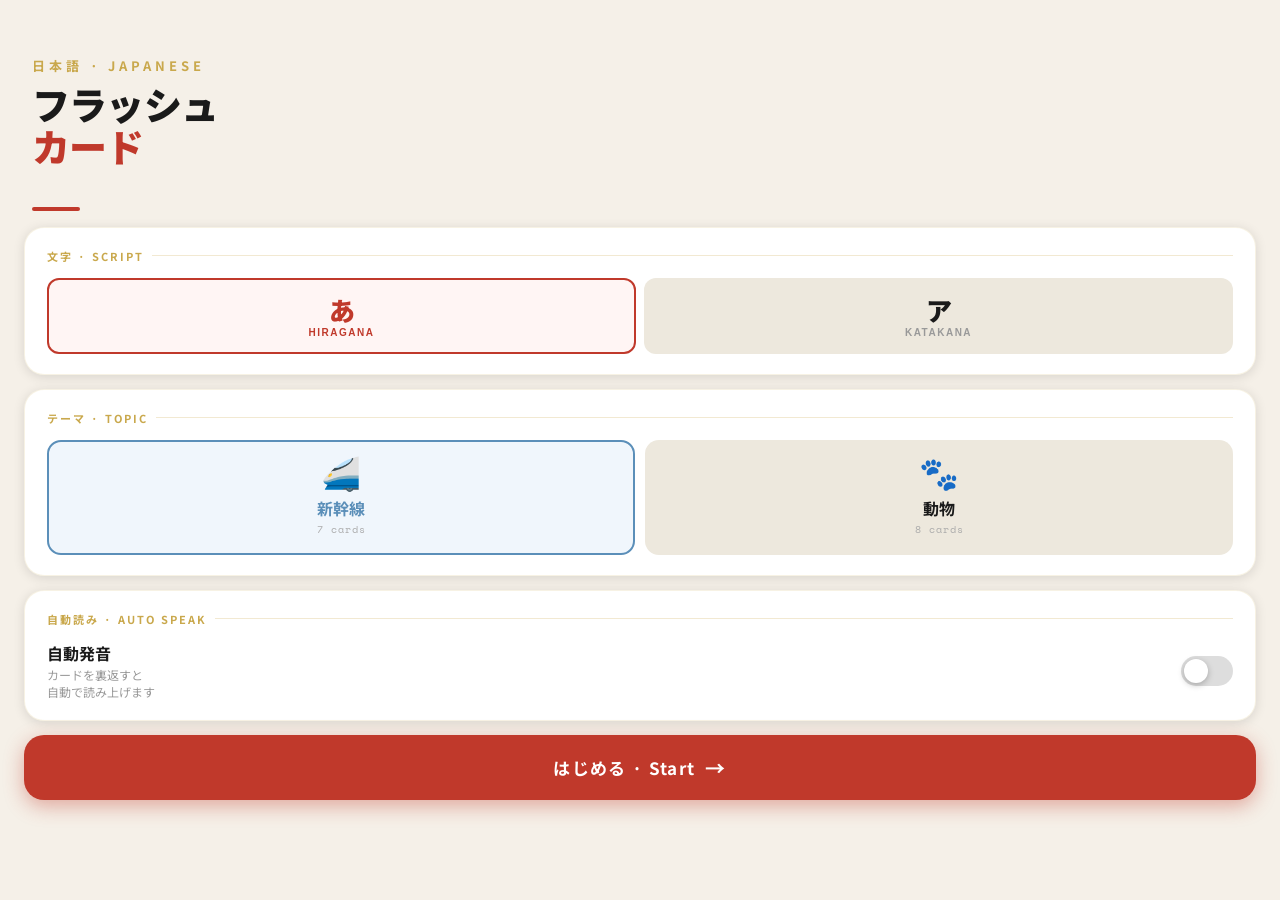
==== index.html @ ba3522d4 "Increase fallback emoji size and side spacing" ====
<!DOCTYPE html>
<html lang="ja">
<head>
<meta charset="UTF-8">
<meta name="viewport" content="width=device-width, initial-scale=1.0, maximum-scale=1.0, user-scalable=no">
<title>日本語フラッシュカード</title>
<link rel="preconnect" href="https://fonts.googleapis.com">
<link rel="preconnect" href="https://fonts.gstatic.com" crossorigin>
<link href="https://fonts.googleapis.com/css2?family=Noto+Sans+JP:wght@400;500;700;900&family=Space+Mono:wght@400;700&display=swap" rel="stylesheet">

<style>
  *, *::before, *::after { box-sizing: border-box; margin: 0; padding: 0; }

  :root {
    --ink: #1a1a1a;
    --paper: #f5f0e8;
    --washi: #ede8dd;
    --vermillion: #c0392b;
    --gold: #c9a84c;
    --sky: #5b8fb9;
    --sage: #6b8f71;
    --shadow: rgba(0,0,0,0.12);
    --radius: 20px;
    --trans: cubic-bezier(0.34, 1.56, 0.64, 1);
  }

  html, body {
    height: 100%;
    overflow: hidden;
    background: var(--paper);
    color: var(--ink);
    font-family: 'Noto Sans JP', sans-serif;
    -webkit-font-smoothing: antialiased;
  }

  /* ─── APP SHELL ─── */
  #app {
    width: 100%;
    height: 100%;
    position: relative;
    overflow: hidden;
  }

  /* ─── PAGE TRANSITIONS ─── */
  .page {
    position: absolute;
    inset: 0;
    display: flex;
    flex-direction: column;
    transition: transform 0.5s cubic-bezier(0.77,0,0.175,1), opacity 0.5s ease;
  }
  .page.hidden {
    transform: translateX(100%);
    opacity: 0;
    pointer-events: none;
  }
  .page.slide-out {
    transform: translateX(-100%);
    opacity: 0;
  }

  /* ─── BACKGROUND TEXTURE ─── */
  body::before {
    content: '';
    position: fixed;
    inset: 0;
    background-image: 
      url("data:image/svg+xml,%3Csvg xmlns='http://www.w3.org/2000/svg' width='60' height='60'%3E%3Ccircle cx='30' cy='30' r='0.8' fill='%23c9a84c' opacity='0.15'/%3E%3C/svg%3E");
    pointer-events: none;
    z-index: 0;
  }

  /* ══════════════════════════════════
     HOMEPAGE
  ══════════════════════════════════ */
  #home-page {
    padding: 0;
    background: var(--paper);
  }

  .home-header {
    padding: 56px 32px 24px;
    position: relative;
    z-index: 1;
  }

  .home-header .jp-title {
    font-family: 'Noto Sans JP', sans-serif;
    font-size: 13px;
    font-weight: 700;
    letter-spacing: 0.3em;
    color: var(--gold);
    text-transform: uppercase;
    margin-bottom: 8px;
  }

  .home-header h1 {
    font-family: 'Noto Sans JP', sans-serif;
    font-size: 38px;
    font-weight: 900;
    line-height: 1.1;
    color: var(--ink);
    letter-spacing: -0.02em;
  }

  .home-header h1 span {
    display: block;
    color: var(--vermillion);
  }

  /* Red stripe decoration */
  .stripe-decor {
    width: 48px;
    height: 4px;
    background: var(--vermillion);
    border-radius: 2px;
    margin: 16px 0 8px 32px;
  }

  /* Scrollable settings area */
  .home-body {
    flex: 1;
    overflow-y: auto;
    padding: 8px 24px 32px;
    position: relative;
    z-index: 1;
    -webkit-overflow-scrolling: touch;
  }

  /* ─── SETTING CARDS ─── */
  .setting-card {
    background: #fff;
    border-radius: var(--radius);
    padding: 20px 22px;
    margin-bottom: 14px;
    box-shadow: 0 2px 12px var(--shadow);
    border: 1px solid rgba(201,168,76,0.15);
  }

  .setting-label {
    font-size: 11px;
    font-weight: 700;
    letter-spacing: 0.18em;
    text-transform: uppercase;
    color: var(--gold);
    margin-bottom: 14px;
    display: flex;
    align-items: center;
    gap: 8px;
  }

  .setting-label::after {
    content: '';
    flex: 1;
    height: 1px;
    background: rgba(201,168,76,0.25);
  }

  /* Script toggle */
  .script-toggle {
    display: grid;
    grid-template-columns: 1fr 1fr;
    gap: 8px;
  }

  .script-btn {
    padding: 14px 8px;
    border: 2px solid transparent;
    border-radius: 12px;
    background: var(--washi);
    cursor: pointer;
    text-align: center;
    transition: all 0.25s var(--trans);
    position: relative;
    overflow: hidden;
  }

  .script-btn .jp {
    display: block;
    font-family: 'Noto Sans JP', sans-serif;
    font-size: 26px;
    font-weight: 900;
    color: var(--ink);
    line-height: 1.2;
    transition: color 0.2s;
  }

  .script-btn .en {
    display: block;
    font-size: 10px;
    font-weight: 700;
    letter-spacing: 0.15em;
    text-transform: uppercase;
    color: #999;
    margin-top: 2px;
    transition: color 0.2s;
  }

  .script-btn.active {
    border-color: var(--vermillion);
    background: #fff5f4;
  }

  .script-btn.active .jp { color: var(--vermillion); }
  .script-btn.active .en { color: var(--vermillion); }

  .script-btn:hover:not(.active) {
    border-color: rgba(201,168,76,0.4);
    transform: translateY(-1px);
  }

  /* Topic cards */
  .topic-grid {
    display: grid;
    grid-template-columns: 1fr 1fr;
    gap: 10px;
  }

  .topic-btn {
    padding: 16px 10px;
    border: 2px solid transparent;
    border-radius: 14px;
    background: var(--washi);
    cursor: pointer;
    text-align: center;
    transition: all 0.25s var(--trans);
  }

  .topic-btn .icon {
    font-size: 32px;
    line-height: 1;
    margin-bottom: 6px;
    display: block;
  }

  .topic-btn .jp-name {
    display: block;
    font-family: 'Noto Sans JP', sans-serif;
    font-size: 16px;
    font-weight: 700;
    color: var(--ink);
  }

  .topic-btn .count {
    display: block;
    font-size: 10px;
    letter-spacing: 0.1em;
    color: #aaa;
    margin-top: 2px;
    font-family: 'Space Mono', monospace;
  }

  .topic-btn.active {
    border-color: var(--sky);
    background: #f0f6fc;
  }

  .topic-btn.active .jp-name { color: var(--sky); }
  .topic-btn:hover:not(.active) {
    border-color: rgba(91,143,185,0.3);
    transform: translateY(-1px);
  }

  /* Auto-speak toggle */
  .auto-speak-row {
    display: flex;
    align-items: center;
    justify-content: space-between;
  }

  .auto-speak-info .title {
    font-size: 16px;
    font-weight: 700;
    color: var(--ink);
  }

  .auto-speak-info .desc {
    font-size: 12px;
    color: #999;
    margin-top: 2px;
    line-height: 1.4;
  }

  /* iOS-style toggle */
  .toggle {
    width: 52px;
    height: 30px;
    position: relative;
    cursor: pointer;
    flex-shrink: 0;
  }

  .toggle input { display: none; }

  .toggle-track {
    width: 100%;
    height: 100%;
    background: #ddd;
    border-radius: 15px;
    transition: background 0.25s ease;
    position: relative;
  }

  .toggle-thumb {
    position: absolute;
    top: 3px;
    left: 3px;
    width: 24px;
    height: 24px;
    background: white;
    border-radius: 50%;
    transition: transform 0.25s var(--trans);
    box-shadow: 0 2px 6px rgba(0,0,0,0.25);
  }

  .toggle input:checked ~ .toggle-track {
    background: var(--sage);
  }

  .toggle input:checked ~ .toggle-track .toggle-thumb {
    transform: translateX(22px);
  }

  /* Start button */
  .start-btn {
    width: 100%;
    padding: 18px;
    border: none;
    border-radius: var(--radius);
    background: var(--vermillion);
    color: white;
    font-family: 'Noto Sans JP', sans-serif;
    font-size: 17px;
    font-weight: 700;
    letter-spacing: 0.08em;
    cursor: pointer;
    position: relative;
    overflow: hidden;
    transition: all 0.2s ease;
    margin-top: 6px;
    box-shadow: 0 6px 20px rgba(192,57,43,0.4);
    display: flex;
    align-items: center;
    justify-content: center;
    gap: 10px;
  }

  .start-btn:hover {
    background: #a93226;
    transform: translateY(-2px);
    box-shadow: 0 10px 28px rgba(192,57,43,0.45);
  }

  .start-btn:active {
    transform: translateY(0);
    box-shadow: 0 4px 12px rgba(192,57,43,0.35);
  }

  .start-btn .arrow {
    font-size: 20px;
    transition: transform 0.2s ease;
  }

  .start-btn:hover .arrow {
    transform: translateX(4px);
  }

  /* ══════════════════════════════════
     FLASHCARD PAGE
  ══════════════════════════════════ */
  #flash-page {
    background: var(--paper);
  }

  /* Top bar */
  .flash-topbar {
    display: flex;
    align-items: center;
    justify-content: space-between;
    padding: 52px 20px 12px;
    position: relative;
    z-index: 10;
  }

  .back-btn {
    width: 40px;
    height: 40px;
    border: none;
    background: white;
    border-radius: 50%;
    cursor: pointer;
    display: flex;
    align-items: center;
    justify-content: center;
    font-size: 20px;
    box-shadow: 0 2px 10px var(--shadow);
    transition: all 0.2s ease;
  }

  .back-btn:hover {
    transform: scale(1.05);
    box-shadow: 0 4px 16px var(--shadow);
  }

  .progress-info {
    text-align: center;
  }

  .progress-text {
    font-family: 'Space Mono', monospace;
    font-size: 13px;
    color: var(--ink);
    font-weight: 700;
  }

  .progress-sub {
    font-size: 10px;
    color: #bbb;
    letter-spacing: 0.15em;
    text-transform: uppercase;
    margin-top: 1px;
  }

  .shuffle-btn {
    width: 40px;
    height: 40px;
    border: none;
    background: white;
    border-radius: 50%;
    cursor: pointer;
    display: flex;
    align-items: center;
    justify-content: center;
    font-size: 18px;
    box-shadow: 0 2px 10px var(--shadow);
    transition: all 0.3s ease;
  }

  .shuffle-btn:hover {
    transform: rotate(180deg);
    box-shadow: 0 4px 16px var(--shadow);
  }

  /* Progress bar */
  .progress-bar-wrap {
    height: 3px;
    background: rgba(0,0,0,0.08);
    margin: 0 24px;
    border-radius: 2px;
    overflow: hidden;
  }

  .progress-bar-fill {
    height: 100%;
    background: var(--vermillion);
    border-radius: 2px;
    transition: width 0.4s ease;
  }

  /* Card area */
  .card-area {
    flex: 1;
    display: flex;
    align-items: center;
    justify-content: center;
    padding: 20px;
    position: relative;
    overflow: hidden;
  }

  /* Swipe hint */
  .swipe-hint {
    position: absolute;
    bottom: 16px;
    left: 50%;
    transform: translateX(-50%);
    display: flex;
    align-items: center;
    gap: 12px;
    opacity: 0.4;
    font-size: 11px;
    letter-spacing: 0.12em;
    text-transform: uppercase;
    white-space: nowrap;
    pointer-events: none;
    transition: opacity 0.5s ease;
  }

  .swipe-hint.faded { opacity: 0; }

  .swipe-hint .dot {
    width: 4px;
    height: 4px;
    border-radius: 50%;
    background: var(--ink);
  }

  /* ─── FLASHCARD ─── */
  .card-scene {
    width: 100%;
    max-width: 340px;
    aspect-ratio: 3/4;
    perspective: 1200px;
    cursor: pointer;
    user-select: none;
    -webkit-user-select: none;
  }

  .card-inner {
    width: 100%;
    height: 100%;
    position: relative;
    transform-style: preserve-3d;
    transition: transform 0.55s cubic-bezier(0.4,0,0.2,1);
  }

  .card-inner.flipped {
    transform: rotateY(180deg);
  }

  .card-face {
    position: absolute;
    inset: 0;
    border-radius: 24px;
    backface-visibility: hidden;
    -webkit-backface-visibility: hidden;
    overflow: hidden;
    box-shadow: 
      0 4px 20px rgba(0,0,0,0.1),
      0 12px 40px rgba(0,0,0,0.08);
  }

  /* Front face — image */
  .card-front {
    background: white;
    display: flex;
    flex-direction: column;
    align-items: center;
    justify-content: center;
    gap: 0;
  }

  .card-image-wrap {
    flex: 1;
    width: 100%;
    position: relative;
    display: flex;
    align-items: center;
    justify-content: center;
    overflow: hidden;
  }

  .card-img {
    width: 100%;
    height: 100%;
    object-fit: cover;
    display: block;
    transition: opacity 0.3s ease;
  }

  .card-img-fallback {
    position: absolute;
    inset: 0 10%;
    display: flex;
    align-items: center;
    justify-content: center;
    font-size: clamp(120px, 32vw, 220px);
    line-height: 1;
    opacity: 0;
    transition: opacity 0.2s ease;
  }

  .card-img.loading {
    opacity: 0;
  }

  .card-img.error {
    opacity: 0;
  }

  .card-img.error ~ .card-img-fallback {
    opacity: 1;
  }

  .card-front-label {
    width: 100%;
    flex-shrink: 0;
    padding: 16px 20px 20px;
    text-align: center;
    border-top: 1px solid rgba(0,0,0,0.06);
    background: white;
  }

  .card-front-label .romaji {
    font-family: 'Noto Sans JP', sans-serif;
    font-size: 28px;
    font-weight: 700;
    color: var(--ink);
    letter-spacing: 0.08em;
    white-space: nowrap;
    overflow: visible;
  }

  .tap-hint {
    position: absolute;
    top: 16px;
    right: 16px;
    background: rgba(0,0,0,0.06);
    border-radius: 20px;
    padding: 4px 10px;
    font-size: 10px;
    letter-spacing: 0.1em;
    text-transform: uppercase;
    color: #aaa;
  }

  /* Back face — kana */
  .card-back {
    background: var(--ink);
    display: flex;
    flex-direction: column;
    align-items: center;
    justify-content: center;
    transform: rotateY(180deg);
    position: relative;
  }

  /* Back decorative pattern */
  .card-back::before {
    content: '';
    position: absolute;
    inset: 0;
    background-image: url("data:image/svg+xml,%3Csvg xmlns='http://www.w3.org/2000/svg' width='30' height='30'%3E%3Ccircle cx='15' cy='15' r='1' fill='%23ffffff' opacity='0.04'/%3E%3C/svg%3E");
  }

  .card-back-content {
    flex: 1;
    width: 100%;
    display: flex;
    flex-direction: column;
    align-items: center;
    justify-content: center;
    position: relative;
    z-index: 1;
  }

  .kana-display {
    font-family: 'Noto Sans JP', sans-serif;
    font-size: 88px;
    font-weight: 900;
    color: white;
    line-height: 1;
    letter-spacing: 0.05em;
    text-shadow: 0 4px 20px rgba(0,0,0,0.3);
    white-space: nowrap;
    width: 100%;
    text-align: center;
    padding: 0 16px;
  }

  @keyframes kanaReveal {
    from { opacity: 0; transform: scale(0.9); }
    to { opacity: 1; transform: scale(1); }
  }

  .card-back-footer {
    width: 100%;
    flex-shrink: 0;
    padding: 16px 20px 20px;
    text-align: center;
    border-top: 1px solid rgba(255,255,255,0.08);
    display: flex;
    align-items: center;
    justify-content: center;
    position: relative;
    z-index: 1;
  }

  .kana-romaji {
    font-family: 'Space Mono', monospace;
    font-size: 14px;
    color: rgba(255,255,255,0.35);
    letter-spacing: 0.2em;
    text-transform: lowercase;
  }

  /* Sound button on back */
  .sound-btn {
    position: absolute;
    right: 20px;
    width: 36px;
    height: 36px;
    border: none;
    border-radius: 50%;
    background: rgba(255,255,255,0.12);
    color: white;
    font-size: 16px;
    cursor: pointer;
    display: flex;
    align-items: center;
    justify-content: center;
    transition: all 0.2s ease;
    backdrop-filter: blur(8px);
  }

  .sound-btn:hover {
    background: rgba(255,255,255,0.22);
    transform: scale(1.1);
  }

  .sound-btn.playing {
    background: var(--gold);
    animation: pulse 0.6s ease;
  }

  @keyframes pulse {
    0%, 100% { transform: scale(1); }
    50% { transform: scale(1.15); }
  }

  /* Script badge on back */
  .script-badge {
    position: absolute;
    top: 20px;
    left: 20px;
    background: rgba(255,255,255,0.1);
    border: 1px solid rgba(255,255,255,0.15);
    border-radius: 8px;
    padding: 4px 10px;
    font-size: 10px;
    letter-spacing: 0.15em;
    text-transform: uppercase;
    color: rgba(255,255,255,0.5);
    z-index: 1;
  }

  /* Card transition animation */
  @keyframes cardSlideIn {
    from { opacity: 0; transform: translateX(60px) scale(0.95); }
    to { opacity: 1; transform: translateX(0) scale(1); }
  }

  @keyframes cardSlideInLeft {
    from { opacity: 0; transform: translateX(-60px) scale(0.95); }
    to { opacity: 1; transform: translateX(0) scale(1); }
  }

  @keyframes floatIn {
    from { opacity: 0; transform: scale(0.85) translateY(10px); }
    to { opacity: 1; transform: scale(1) translateY(0); }
  }

  .card-scene.anim-right .card-inner {
    animation: cardSlideIn 0.4s var(--trans) both;
  }

  .card-scene.anim-left .card-inner {
    animation: cardSlideInLeft 0.4s var(--trans) both;
  }

  /* Swipe gesture trail */
  .card-scene.dragging .card-inner {
    transition: none;
  }

  /* ─── Completed screen ─── */
  .complete-screen {
    position: absolute;
    inset: 0;
    background: var(--paper);
    display: flex;
    flex-direction: column;
    align-items: center;
    justify-content: center;
    padding: 40px;
    text-align: center;
    opacity: 0;
    pointer-events: none;
    transition: opacity 0.5s ease;
    z-index: 20;
  }

  .complete-screen.visible {
    opacity: 1;
    pointer-events: all;
  }

  .complete-kanji {
    font-family: 'Noto Sans JP', sans-serif;
    font-size: 72px;
    font-weight: 900;
    color: var(--vermillion);
    line-height: 1;
    margin-bottom: 16px;
  }

  .complete-title {
    font-family: 'Noto Sans JP', sans-serif;
    font-size: 26px;
    font-weight: 700;
    color: var(--ink);
    margin-bottom: 8px;
  }

  .complete-sub {
    font-size: 14px;
    color: #aaa;
    letter-spacing: 0.08em;
    margin-bottom: 40px;
  }

  .complete-btn {
    padding: 16px 40px;
    border: none;
    border-radius: var(--radius);
    font-family: 'Noto Sans JP', sans-serif;
    font-size: 15px;
    font-weight: 700;
    cursor: pointer;
    transition: all 0.2s ease;
    margin: 6px;
  }

  .complete-btn-primary {
    background: var(--vermillion);
    color: white;
    box-shadow: 0 4px 16px rgba(192,57,43,0.4);
  }

  .complete-btn-primary:hover {
    transform: translateY(-2px);
    box-shadow: 0 8px 24px rgba(192,57,43,0.45);
  }

  .complete-btn-secondary {
    background: white;
    color: var(--ink);
    box-shadow: 0 2px 10px var(--shadow);
  }

  /* ─── Auto-speak indicator ─── */
  .autospeak-indicator {
    position: fixed;
    top: 20px;
    left: 50%;
    transform: translateX(-50%);
    background: var(--sage);
    color: white;
    padding: 6px 16px;
    border-radius: 20px;
    font-size: 12px;
    letter-spacing: 0.1em;
    opacity: 0;
    transition: opacity 0.3s ease;
    pointer-events: none;
    z-index: 100;
    white-space: nowrap;
  }

  .autospeak-indicator.show {
    opacity: 1;
  }

  /* ─── Responsive ─── */
  @media (max-width: 360px) {
    .kana-display { font-size: 72px; }
    .card-emoji { font-size: 88px; }
  }

  @media (min-height: 800px) {
    .card-scene {
      max-width: 380px;
    }
  }
</style>
</head>
<body>
<div id="app">

  <!-- ══════ HOME PAGE ══════ -->
  <div id="home-page" class="page">
    <div class="home-header">
      <div class="jp-title">日本語 · Japanese</div>
      <h1>フラッシュ<span>カード</span></h1>
    </div>
    <div class="stripe-decor"></div>

    <div class="home-body">
      <!-- Script selection -->
      <div class="setting-card">
        <div class="setting-label">文字 · Script</div>
        <div class="script-toggle">
          <button class="script-btn active" data-script="hiragana">
            <span class="jp">あ</span>
            <span class="en">Hiragana</span>
          </button>
          <button class="script-btn" data-script="katakana">
            <span class="jp">ア</span>
            <span class="en">Katakana</span>
          </button>
        </div>
      </div>

      <!-- Topic selection -->
      <div class="setting-card">
        <div class="setting-label">テーマ · Topic</div>
        <div class="topic-grid">
          <button class="topic-btn active" data-topic="shinkansen">
            <span class="icon">🚄</span>
            <span class="jp-name">新幹線</span>
            <span class="count">7 cards</span>
          </button>
          <button class="topic-btn" data-topic="animals">
            <span class="icon">🐾</span>
            <span class="jp-name">動物</span>
            <span class="count">8 cards</span>
          </button>
        </div>
      </div>

      <!-- Auto speak -->
      <div class="setting-card">
        <div class="setting-label">自動読み · Auto Speak</div>
        <div class="auto-speak-row">
          <div class="auto-speak-info">
            <div class="title">自動発音</div>
            <div class="desc">カードを裏返すと<br>自動で読み上げます</div>
          </div>
          <label class="toggle">
            <input type="checkbox" id="auto-speak-toggle">
            <div class="toggle-track">
              <div class="toggle-thumb"></div>
            </div>
          </label>
        </div>
      </div>

      <!-- Start button -->
      <button class="start-btn" id="start-btn">
        はじめる · Start
        <span class="arrow">→</span>
      </button>
    </div>
  </div>

  <!-- ══════ FLASHCARD PAGE ══════ -->
  <div id="flash-page" class="page hidden">
    <!-- Top bar -->
    <div class="flash-topbar">
      <button class="back-btn" id="back-btn">←</button>
      <div class="progress-info">
        <div class="progress-text" id="progress-text">1 / 7</div>
        <div class="progress-sub">カード</div>
      </div>
      <button class="shuffle-btn" id="shuffle-btn" title="Shuffle">⇌</button>
    </div>

    <!-- Progress bar -->
    <div class="progress-bar-wrap">
      <div class="progress-bar-fill" id="progress-bar" style="width:0%"></div>
    </div>

    <!-- Card area -->
    <div class="card-area" id="card-area">
      <div class="card-scene" id="card-scene">
        <div class="card-inner" id="card-inner">
          <!-- Front -->
          <div class="card-face card-front" id="card-front">
            <div class="card-image-wrap" id="card-image-wrap">
              <img class="card-img" id="card-img" src="" alt="" />
              <div class="card-img-fallback" id="card-img-fallback"></div>
            </div>
            <div class="card-front-label">
              <div class="romaji" id="card-romaji">nozomi</div>
            </div>
            <div class="tap-hint">TAP</div>
          </div>
          <!-- Back -->
          <div class="card-face card-back" id="card-back">
            <div class="card-back-content">
              <div class="kana-display" id="kana-display">のぞみ</div>
            </div>
            <div class="card-back-footer">
              <div class="kana-romaji" id="kana-romaji-back">nozomi</div>
              <button class="sound-btn" id="sound-btn">🔊</button>
            </div>
          </div>
        </div>
      </div>

      <div class="swipe-hint" id="swipe-hint">
        <span>← prev</span>
        <span class="dot"></span>
        <span>swipe</span>
        <span class="dot"></span>
        <span>next →</span>
      </div>
    </div>

    <!-- Complete screen -->
    <div class="complete-screen" id="complete-screen">
      <div class="complete-kanji">完了</div>
      <div class="complete-title">よくできました！</div>
      <div class="complete-sub">Well done! You've reviewed all cards.</div>
      <button class="complete-btn complete-btn-primary" id="restart-btn">
        もう一度 · Play Again
      </button>
      <button class="complete-btn complete-btn-secondary" id="home-from-complete-btn">
        ホーム · Home
      </button>
    </div>
  </div>

  <!-- Auto speak toast -->
  <div class="autospeak-indicator" id="autospeak-indicator">🔊 自動読み</div>
</div>

<script>
// ══════════════════════════════════════
// DATA
// ══════════════════════════════════════
const DATA_URL = "https://script.google.com/macros/s/AKfycbzEEpAO2ObDPQjhcQsiZEjBaqlyKyuDdJusO2XY1KYIRgNd0cXGUp85H3w64iMtY7h__A/exec";
let DATA = {
  version: "remote",
  topics: [],
  cards: []
};

async function loadAppData() {
  try {
    const res = await fetch(DATA_URL, { cache: 'no-store' });
    if (!res.ok) throw new Error(`HTTP ${res.status}`);
    const json = await res.json();

    const topics = Array.isArray(json?.topics) ? json.topics : [];
    const cards = Array.isArray(json?.cards) ? json.cards : [];

    DATA = {
      version: json?.version || "remote",
      topics,
      cards
    };

    return true;
  } catch (error) {
    console.error('Failed to load app data:', error);
    alert('Không thể tải dữ liệu từ server. Vui lòng thử lại.');
    return false;
  }
}

// ══════════════════════════════════════
// STATE & SETTINGS
// ══════════════════════════════════════
let settings = {
  script: 'hiragana',
  topicId: 'shinkansen',
  autoSpeak: false
};

let cards = [];
let currentIndex = 0;
let isFlipped = false;
let swipeHintShown = false;

// ── Load from localStorage ──
function loadSettings() {
  try {
    const saved = JSON.parse(localStorage.getItem('jpFlashSettings') || '{}');
    settings = { ...settings, ...saved };
  } catch(e) {}
}

function saveSettings() {
  try {
    localStorage.setItem('jpFlashSettings', JSON.stringify(settings));
  } catch(e) {}
}

// ══════════════════════════════════════
// FISHER-YATES SHUFFLE
// ══════════════════════════════════════
function shuffle(arr) {
  const a = [...arr];
  for (let i = a.length - 1; i > 0; i--) {
    const j = Math.floor(Math.random() * (i + 1));
    [a[i], a[j]] = [a[j], a[i]];
  }
  return a;
}

// ══════════════════════════════════════
// DOM REFS
// ══════════════════════════════════════
const homePage = document.getElementById('home-page');
const flashPage = document.getElementById('flash-page');
const cardScene = document.getElementById('card-scene');
const cardInner = document.getElementById('card-inner');
const cardImg = document.getElementById('card-img');
const cardImgFallback = document.getElementById('card-img-fallback');
const cardRomaji = document.getElementById('card-romaji');
const kanaDisplay = document.getElementById('kana-display');
const kanaRomajiBack = document.getElementById('kana-romaji-back');
const progressText = document.getElementById('progress-text');
const progressBar = document.getElementById('progress-bar');
const soundBtn = document.getElementById('sound-btn');
const completeScreen = document.getElementById('complete-screen');
const swipeHint = document.getElementById('swipe-hint');
const autospeakIndicator = document.getElementById('autospeak-indicator');
const topicGrid = document.querySelector('.topic-grid');

// ══════════════════════════════════════
// HOME PAGE LOGIC
// ══════════════════════════════════════
function renderTopicButtons() {
  topicGrid.innerHTML = '';

  DATA.topics.forEach(topic => {
    const count = DATA.cards.filter(card => card.topicId === topic.id).length;
    const button = document.createElement('button');
    button.className = 'topic-btn';
    button.dataset.topic = topic.id;
    button.innerHTML = `
      <span class="icon">${topic.emoji || '📚'}</span>
      <span class="jp-name">${topic.name || topic.id}</span>
      <span class="count">${count} cards</span>
    `;
    topicGrid.appendChild(button);
  });

  if (!DATA.topics.some(topic => topic.id === settings.topicId)) {
    settings.topicId = DATA.topics[0]?.id || '';
  }
}

function applyHomepageSettings() {
  // Script buttons
  document.querySelectorAll('.script-btn').forEach(btn => {
    btn.classList.toggle('active', btn.dataset.script === settings.script);
  });
  // Topic buttons
  document.querySelectorAll('.topic-btn').forEach(btn => {
    btn.classList.toggle('active', btn.dataset.topic === settings.topicId);
  });
  // Auto speak
  document.getElementById('auto-speak-toggle').checked = settings.autoSpeak;
}

document.querySelectorAll('.script-btn').forEach(btn => {
  btn.addEventListener('click', () => {
    settings.script = btn.dataset.script;
    document.querySelectorAll('.script-btn').forEach(b => b.classList.remove('active'));
    btn.classList.add('active');
    saveSettings();
  });
});

topicGrid.addEventListener('click', (e) => {
  const btn = e.target.closest('.topic-btn');
  if (!btn) return;

  settings.topicId = btn.dataset.topic;
  document.querySelectorAll('.topic-btn').forEach(b => b.classList.remove('active'));
  btn.classList.add('active');
  saveSettings();
});

document.getElementById('auto-speak-toggle').addEventListener('change', (e) => {
  settings.autoSpeak = e.target.checked;
  saveSettings();
});

document.getElementById('start-btn').addEventListener('click', () => {
  if (!DATA.cards.length) return;
  saveSettings();
  startFlashcards();
});

// ══════════════════════════════════════
// NAVIGATION
// ══════════════════════════════════════
function startFlashcards() {
  // Filter + shuffle
  const filtered = DATA.cards.filter(c => c.topicId === settings.topicId);
  if (!filtered.length) return;
  cards = shuffle(filtered);
  currentIndex = 0;
  isFlipped = false;
  swipeHintShown = false;

  // Transition
  homePage.classList.add('slide-out');
  flashPage.classList.remove('hidden');

  renderCard('right');
  updateProgress();

  // Show swipe hint briefly
  swipeHint.classList.remove('faded');
  setTimeout(() => { swipeHint.classList.add('faded'); }, 3000);
}

function goHome() {
  flashPage.classList.add('hidden');
  homePage.classList.remove('slide-out');
  completeScreen.classList.remove('visible');
  cancelSpeech();
}

document.getElementById('back-btn').addEventListener('click', goHome);
document.getElementById('home-from-complete-btn').addEventListener('click', goHome);

document.getElementById('restart-btn').addEventListener('click', () => {
  completeScreen.classList.remove('visible');
  cards = shuffle(cards);
  currentIndex = 0;
  isFlipped = false;
  renderCard('right');
  updateProgress();
});

// ══════════════════════════════════════
// FIT FRONT KANA TEXT
// ══════════════════════════════════════
function fitFrontKana() {
  const maxSize = 28;
  const minSize = 14;
  const padding = 40; // horizontal padding
  cardRomaji.style.fontSize = maxSize + 'px';
  const available = cardRomaji.parentElement.offsetWidth - padding;
  if (available <= 0) return;
  const textWidth = cardRomaji.scrollWidth;
  if (textWidth > available) {
    const ratio = available / textWidth;
    const fitted = Math.max(minSize, Math.floor(maxSize * ratio));
    cardRomaji.style.fontSize = fitted + 'px';
  }
}

// ══════════════════════════════════════
// FIT KANA TEXT
// ══════════════════════════════════════
function fitKanaText() {
  const maxSize = 88;
  const minSize = 28;
  const padding = 32; // total horizontal padding inside card
  kanaDisplay.style.fontSize = maxSize + 'px';
  const available = kanaDisplay.parentElement.offsetWidth - padding;
  if (available <= 0) return;
  const textWidth = kanaDisplay.scrollWidth;
  if (textWidth > available) {
    const ratio = available / textWidth;
    const fitted = Math.max(minSize, Math.floor(maxSize * ratio));
    kanaDisplay.style.fontSize = fitted + 'px';
  }
}

// ══════════════════════════════════════
// RENDER CARD
// ══════════════════════════════════════
function renderCard(dir = 'right') {
  const card = cards[currentIndex];
  if (!card) return;

  // Reset flip
  isFlipped = false;
  cardInner.classList.remove('flipped');

  // Image with fallback to emoji
  cardImgFallback.textContent = card.emoji;
  cardImg.classList.add('loading');
  cardImg.classList.remove('error');
  cardImg.alt = card.romaji;
  cardImg.onload = () => cardImg.classList.remove('loading');
  cardImg.onerror = () => { cardImg.classList.remove('loading'); cardImg.classList.add('error'); };
  cardImg.src = card.image;
  
  // Show kana on front (not romaji)
  const kana = card.kana[settings.script];
  cardRomaji.textContent = kana;
  requestAnimationFrame(fitFrontKana);

  // Kana on back
  kanaDisplay.textContent = kana;
  kanaRomajiBack.textContent = card.romaji;
  requestAnimationFrame(fitKanaText);

  // Animation
  cardScene.classList.remove('anim-right', 'anim-left');
  void cardScene.offsetWidth; // reflow
  cardScene.classList.add(dir === 'right' ? 'anim-right' : 'anim-left');
  setTimeout(() => cardScene.classList.remove('anim-right', 'anim-left'), 400);

  updateProgress();
}

// ══════════════════════════════════════
// PROGRESS
// ══════════════════════════════════════
function updateProgress() {
  const total = cards.length;
  const current = currentIndex + 1;
  progressText.textContent = `${current} / ${total}`;
  progressBar.style.width = `${(current / total) * 100}%`;
}

// ══════════════════════════════════════
// FLIP CARD
// ══════════════════════════════════════
function flipCard() {
  isFlipped = !isFlipped;
  cardInner.classList.toggle('flipped', isFlipped);

  if (isFlipped && settings.autoSpeak) {
    setTimeout(() => {
      speak(cards[currentIndex].kana[settings.script]);
      showAutospeakIndicator();
    }, 300);
  }
}

cardScene.addEventListener('click', (e) => {
  if (e.target === soundBtn || soundBtn.contains(e.target)) return;
  flipCard();
});

// ══════════════════════════════════════
// NAVIGATION (NEXT / PREV)
// ══════════════════════════════════════
function nextCard() {
  if (currentIndex >= cards.length - 1) {
    showComplete();
    return;
  }
  currentIndex++;
  renderCard('right');
  cancelSpeech();
}

function prevCard() {
  if (currentIndex <= 0) return;
  currentIndex--;
  renderCard('left');
  cancelSpeech();
}

function showComplete() {
  completeScreen.classList.add('visible');
}

// Shuffle button
document.getElementById('shuffle-btn').addEventListener('click', () => {
  cards = shuffle(cards);
  currentIndex = 0;
  isFlipped = false;
  renderCard('right');
  buildDots();
});

// ══════════════════════════════════════
// SWIPE / DRAG
// ══════════════════════════════════════
let touchStartX = 0;
let touchStartY = 0;
let isDragging = false;
let dragX = 0;
const SWIPE_THRESHOLD = 60;

cardScene.addEventListener('touchstart', (e) => {
  touchStartX = e.touches[0].clientX;
  touchStartY = e.touches[0].clientY;
  isDragging = false;
  dragX = 0;
}, { passive: true });

cardScene.addEventListener('touchmove', (e) => {
  const dx = e.touches[0].clientX - touchStartX;
  const dy = e.touches[0].clientY - touchStartY;
  if (!isDragging && Math.abs(dx) > 8 && Math.abs(dy) < 30) {
    isDragging = true;
    cardScene.classList.add('dragging');
  }
  if (isDragging) {
    dragX = dx;
    cardInner.style.transform = isFlipped
      ? `rotateY(180deg) translateX(${-dragX * 0.5}px) rotate(${-dragX * 0.02}deg)`
      : `translateX(${dragX * 0.4}px) rotate(${dragX * 0.015}deg)`;
    e.preventDefault();
  }
}, { passive: false });

cardScene.addEventListener('touchend', () => {
  cardScene.classList.remove('dragging');
  cardInner.style.transform = '';

  if (isDragging) {
    if (dragX < -SWIPE_THRESHOLD) nextCard();
    else if (dragX > SWIPE_THRESHOLD) prevCard();
    isDragging = false;
    dragX = 0;
    return;
  }
});

// Mouse drag (desktop)
let mouseDown = false;
let mouseStartX = 0;

cardScene.addEventListener('mousedown', (e) => {
  mouseDown = true;
  mouseStartX = e.clientX;
  isDragging = false;
  dragX = 0;
});

window.addEventListener('mousemove', (e) => {
  if (!mouseDown) return;
  const dx = e.clientX - mouseStartX;
  if (!isDragging && Math.abs(dx) > 10) {
    isDragging = true;
    cardScene.classList.add('dragging');
  }
  if (isDragging) {
    dragX = dx;
    cardInner.style.transform = isFlipped
      ? `rotateY(180deg) translateX(${-dragX * 0.5}px) rotate(${-dragX * 0.02}deg)`
      : `translateX(${dragX * 0.4}px) rotate(${dragX * 0.015}deg)`;
  }
});

window.addEventListener('mouseup', () => {
  if (!mouseDown) return;
  mouseDown = false;
  cardScene.classList.remove('dragging');
  cardInner.style.transform = '';

  if (isDragging) {
    if (dragX < -SWIPE_THRESHOLD) nextCard();
    else if (dragX > SWIPE_THRESHOLD) prevCard();
  }
  isDragging = false;
  dragX = 0;
});

// ══════════════════════════════════════
// KEYBOARD
// ══════════════════════════════════════
document.addEventListener('keydown', (e) => {
  if (flashPage.classList.contains('hidden')) return;
  if (e.key === 'ArrowRight') nextCard();
  else if (e.key === 'ArrowLeft') prevCard();
  else if (e.key === ' ' || e.key === 'Enter') flipCard();
});

// ══════════════════════════════════════
// SPEECH SYNTHESIS
// ══════════════════════════════════════
let currentUtterance = null;

function speak(text) {
  if (!('speechSynthesis' in window)) return;
  cancelSpeech();
  const utter = new SpeechSynthesisUtterance(text);
  utter.lang = 'ja-JP';
  utter.rate = 0.85;
  utter.pitch = 1.0;
  currentUtterance = utter;

  soundBtn.classList.add('playing');
  utter.onend = () => {
    soundBtn.classList.remove('playing');
    currentUtterance = null;
  };
  utter.onerror = () => {
    soundBtn.classList.remove('playing');
    currentUtterance = null;
  };
  speechSynthesis.speak(utter);
}

function cancelSpeech() {
  if ('speechSynthesis' in window) speechSynthesis.cancel();
  soundBtn.classList.remove('playing');
  currentUtterance = null;
}

soundBtn.addEventListener('click', (e) => {
  e.stopPropagation();
  const kana = cards[currentIndex]?.kana[settings.script];
  if (kana) speak(kana);
});

function showAutospeakIndicator() {
  autospeakIndicator.classList.add('show');
  setTimeout(() => autospeakIndicator.classList.remove('show'), 1500);
}

// ══════════════════════════════════════
// INIT
// ══════════════════════════════════════
async function initApp() {
  loadSettings();
  const loaded = await loadAppData();
  if (!loaded) return;

  renderTopicButtons();
  applyHomepageSettings();
}

initApp();
</script>
</body>
</html>
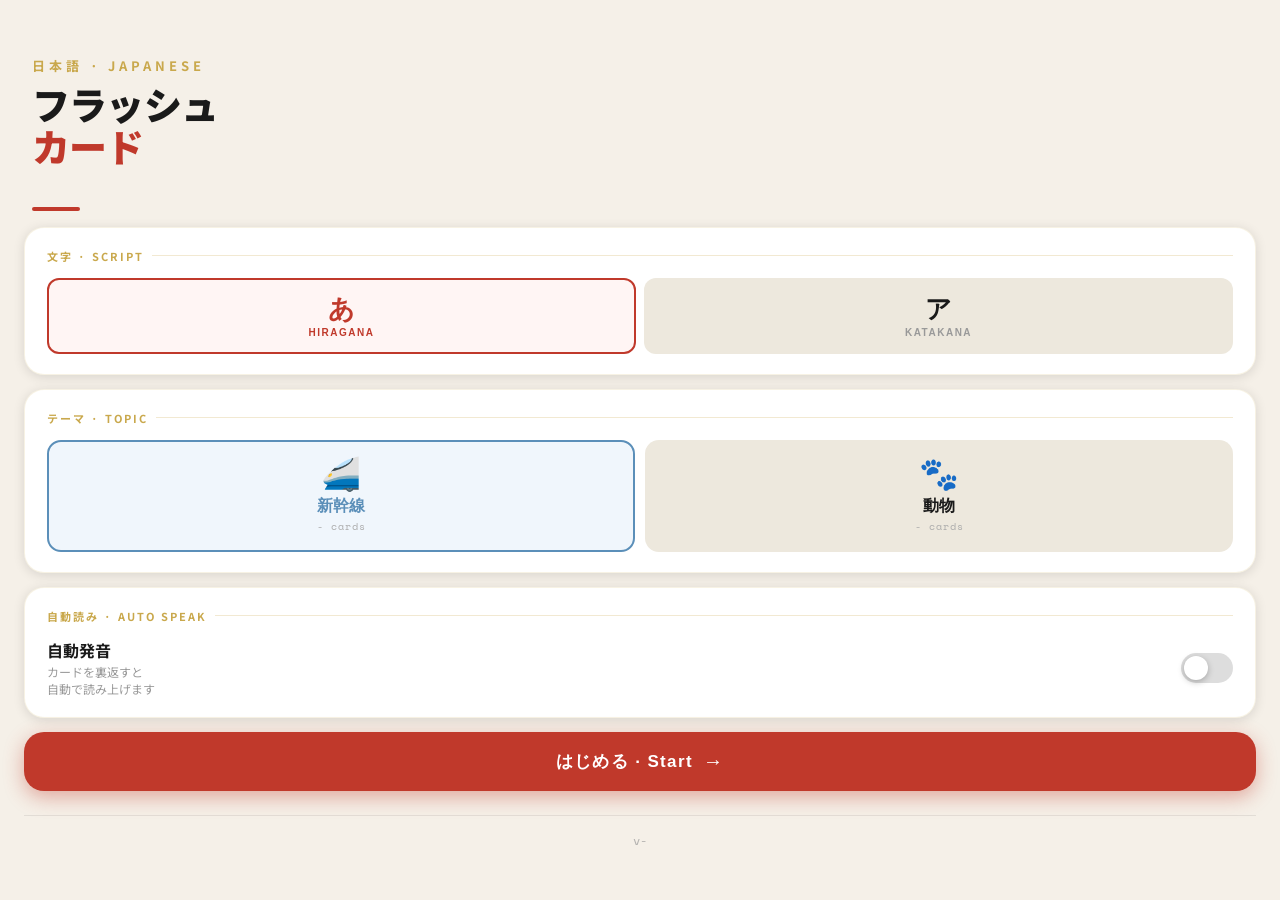
==== commit ca493335: "split file" ====
--- a/index.html
+++ b/index.html
@@ -7,872 +7,7 @@
 <link rel="preconnect" href="https://fonts.googleapis.com">
 <link rel="preconnect" href="https://fonts.gstatic.com" crossorigin>
 <link href="https://fonts.googleapis.com/css2?family=Noto+Sans+JP:wght@400;500;700;900&family=Space+Mono:wght@400;700&display=swap" rel="stylesheet">
-
-<style>
-  *, *::before, *::after { box-sizing: border-box; margin: 0; padding: 0; }
-
-  :root {
-    --ink: #1a1a1a;
-    --paper: #f5f0e8;
-    --washi: #ede8dd;
-    --vermillion: #c0392b;
-    --gold: #c9a84c;
-    --sky: #5b8fb9;
-    --sage: #6b8f71;
-    --shadow: rgba(0,0,0,0.12);
-    --radius: 20px;
-    --trans: cubic-bezier(0.34, 1.56, 0.64, 1);
-  }
-
-  html, body {
-    height: 100%;
-    overflow: hidden;
-    background: var(--paper);
-    color: var(--ink);
-    font-family: 'Noto Sans JP', sans-serif;
-    -webkit-font-smoothing: antialiased;
-  }
-
-  /* ─── APP SHELL ─── */
-  #app {
-    width: 100%;
-    height: 100%;
-    position: relative;
-    overflow: hidden;
-  }
-
-  /* ─── PAGE TRANSITIONS ─── */
-  .page {
-    position: absolute;
-    inset: 0;
-    display: flex;
-    flex-direction: column;
-    transition: transform 0.5s cubic-bezier(0.77,0,0.175,1), opacity 0.5s ease;
-  }
-  .page.hidden {
-    transform: translateX(100%);
-    opacity: 0;
-    pointer-events: none;
-  }
-  .page.slide-out {
-    transform: translateX(-100%);
-    opacity: 0;
-  }
-
-  /* ─── BACKGROUND TEXTURE ─── */
-  body::before {
-    content: '';
-    position: fixed;
-    inset: 0;
-    background-image: 
-      url("data:image/svg+xml,%3Csvg xmlns='http://www.w3.org/2000/svg' width='60' height='60'%3E%3Ccircle cx='30' cy='30' r='0.8' fill='%23c9a84c' opacity='0.15'/%3E%3C/svg%3E");
-    pointer-events: none;
-    z-index: 0;
-  }
-
-  /* ══════════════════════════════════
-     HOMEPAGE
-  ══════════════════════════════════ */
-  #home-page {
-    padding: 0;
-    background: var(--paper);
-  }
-
-  .home-header {
-    padding: 56px 32px 24px;
-    position: relative;
-    z-index: 1;
-  }
-
-  .home-header .jp-title {
-    font-family: 'Noto Sans JP', sans-serif;
-    font-size: 13px;
-    font-weight: 700;
-    letter-spacing: 0.3em;
-    color: var(--gold);
-    text-transform: uppercase;
-    margin-bottom: 8px;
-  }
-
-  .home-header h1 {
-    font-family: 'Noto Sans JP', sans-serif;
-    font-size: 38px;
-    font-weight: 900;
-    line-height: 1.1;
-    color: var(--ink);
-    letter-spacing: -0.02em;
-  }
-
-  .home-header h1 span {
-    display: block;
-    color: var(--vermillion);
-  }
-
-  /* Red stripe decoration */
-  .stripe-decor {
-    width: 48px;
-    height: 4px;
-    background: var(--vermillion);
-    border-radius: 2px;
-    margin: 16px 0 8px 32px;
-  }
-
-  /* Scrollable settings area */
-  .home-body {
-    flex: 1;
-    overflow-y: auto;
-    padding: 8px 24px 32px;
-    position: relative;
-    z-index: 1;
-    -webkit-overflow-scrolling: touch;
-  }
-
-  /* ─── SETTING CARDS ─── */
-  .setting-card {
-    background: #fff;
-    border-radius: var(--radius);
-    padding: 20px 22px;
-    margin-bottom: 14px;
-    box-shadow: 0 2px 12px var(--shadow);
-    border: 1px solid rgba(201,168,76,0.15);
-  }
-
-  .setting-label {
-    font-size: 11px;
-    font-weight: 700;
-    letter-spacing: 0.18em;
-    text-transform: uppercase;
-    color: var(--gold);
-    margin-bottom: 14px;
-    display: flex;
-    align-items: center;
-    gap: 8px;
-  }
-
-  .setting-label::after {
-    content: '';
-    flex: 1;
-    height: 1px;
-    background: rgba(201,168,76,0.25);
-  }
-
-  /* Script toggle */
-  .script-toggle {
-    display: grid;
-    grid-template-columns: 1fr 1fr;
-    gap: 8px;
-  }
-
-  .script-btn {
-    padding: 14px 8px;
-    border: 2px solid transparent;
-    border-radius: 12px;
-    background: var(--washi);
-    cursor: pointer;
-    text-align: center;
-    transition: all 0.25s var(--trans);
-    position: relative;
-    overflow: hidden;
-  }
-
-  .script-btn .jp {
-    display: block;
-    font-family: 'Noto Sans JP', sans-serif;
-    font-size: 26px;
-    font-weight: 900;
-    color: var(--ink);
-    line-height: 1.2;
-    transition: color 0.2s;
-  }
-
-  .script-btn .en {
-    display: block;
-    font-size: 10px;
-    font-weight: 700;
-    letter-spacing: 0.15em;
-    text-transform: uppercase;
-    color: #999;
-    margin-top: 2px;
-    transition: color 0.2s;
-  }
-
-  .script-btn.active {
-    border-color: var(--vermillion);
-    background: #fff5f4;
-  }
-
-  .script-btn.active .jp { color: var(--vermillion); }
-  .script-btn.active .en { color: var(--vermillion); }
-
-  .script-btn:hover:not(.active) {
-    border-color: rgba(201,168,76,0.4);
-    transform: translateY(-1px);
-  }
-
-  /* Topic cards */
-  .topic-grid {
-    display: grid;
-    grid-template-columns: 1fr 1fr;
-    gap: 10px;
-  }
-
-  .topic-btn {
-    padding: 16px 10px;
-    border: 2px solid transparent;
-    border-radius: 14px;
-    background: var(--washi);
-    cursor: pointer;
-    text-align: center;
-    transition: all 0.25s var(--trans);
-  }
-
-  .topic-btn .icon {
-    font-size: 32px;
-    line-height: 1;
-    margin-bottom: 6px;
-    display: block;
-  }
-
-  .topic-btn .jp-name {
-    display: block;
-    font-family: 'Noto Sans JP', sans-serif;
-    font-size: 16px;
-    font-weight: 700;
-    color: var(--ink);
-  }
-
-  .topic-btn .count {
-    display: block;
-    font-size: 10px;
-    letter-spacing: 0.1em;
-    color: #aaa;
-    margin-top: 2px;
-    font-family: 'Space Mono', monospace;
-  }
-
-  .topic-btn.active {
-    border-color: var(--sky);
-    background: #f0f6fc;
-  }
-
-  .topic-btn.active .jp-name { color: var(--sky); }
-  .topic-btn:hover:not(.active) {
-    border-color: rgba(91,143,185,0.3);
-    transform: translateY(-1px);
-  }
-
-  /* Auto-speak toggle */
-  .auto-speak-row {
-    display: flex;
-    align-items: center;
-    justify-content: space-between;
-  }
-
-  .auto-speak-info .title {
-    font-size: 16px;
-    font-weight: 700;
-    color: var(--ink);
-  }
-
-  .auto-speak-info .desc {
-    font-size: 12px;
-    color: #999;
-    margin-top: 2px;
-    line-height: 1.4;
-  }
-
-  /* iOS-style toggle */
-  .toggle {
-    width: 52px;
-    height: 30px;
-    position: relative;
-    cursor: pointer;
-    flex-shrink: 0;
-  }
-
-  .toggle input { display: none; }
-
-  .toggle-track {
-    width: 100%;
-    height: 100%;
-    background: #ddd;
-    border-radius: 15px;
-    transition: background 0.25s ease;
-    position: relative;
-  }
-
-  .toggle-thumb {
-    position: absolute;
-    top: 3px;
-    left: 3px;
-    width: 24px;
-    height: 24px;
-    background: white;
-    border-radius: 50%;
-    transition: transform 0.25s var(--trans);
-    box-shadow: 0 2px 6px rgba(0,0,0,0.25);
-  }
-
-  .toggle input:checked ~ .toggle-track {
-    background: var(--sage);
-  }
-
-  .toggle input:checked ~ .toggle-track .toggle-thumb {
-    transform: translateX(22px);
-  }
-
-  /* Start button */
-  .start-btn {
-    width: 100%;
-    padding: 18px;
-    border: none;
-    border-radius: var(--radius);
-    background: var(--vermillion);
-    color: white;
-    font-family: 'Noto Sans JP', sans-serif;
-    font-size: 17px;
-    font-weight: 700;
-    letter-spacing: 0.08em;
-    cursor: pointer;
-    position: relative;
-    overflow: hidden;
-    transition: all 0.2s ease;
-    margin-top: 6px;
-    box-shadow: 0 6px 20px rgba(192,57,43,0.4);
-    display: flex;
-    align-items: center;
-    justify-content: center;
-    gap: 10px;
-  }
-
-  .start-btn:hover {
-    background: #a93226;
-    transform: translateY(-2px);
-    box-shadow: 0 10px 28px rgba(192,57,43,0.45);
-  }
-
-  .start-btn:active {
-    transform: translateY(0);
-    box-shadow: 0 4px 12px rgba(192,57,43,0.35);
-  }
-
-  .start-btn .arrow {
-    font-size: 20px;
-    transition: transform 0.2s ease;
-  }
-
-  .start-btn:hover .arrow {
-    transform: translateX(4px);
-  }
-
-  /* ══════════════════════════════════
-     FLASHCARD PAGE
-  ══════════════════════════════════ */
-  #flash-page {
-    background: var(--paper);
-  }
-
-  /* Top bar */
-  .flash-topbar {
-    display: flex;
-    align-items: center;
-    justify-content: space-between;
-    padding: 52px 20px 12px;
-    position: relative;
-    z-index: 10;
-  }
-
-  .back-btn {
-    width: 40px;
-    height: 40px;
-    border: none;
-    background: white;
-    border-radius: 50%;
-    cursor: pointer;
-    display: flex;
-    align-items: center;
-    justify-content: center;
-    font-size: 20px;
-    box-shadow: 0 2px 10px var(--shadow);
-    transition: all 0.2s ease;
-  }
-
-  .back-btn:hover {
-    transform: scale(1.05);
-    box-shadow: 0 4px 16px var(--shadow);
-  }
-
-  .progress-info {
-    text-align: center;
-  }
-
-  .progress-text {
-    font-family: 'Space Mono', monospace;
-    font-size: 13px;
-    color: var(--ink);
-    font-weight: 700;
-  }
-
-  .progress-sub {
-    font-size: 10px;
-    color: #bbb;
-    letter-spacing: 0.15em;
-    text-transform: uppercase;
-    margin-top: 1px;
-  }
-
-  .shuffle-btn {
-    width: 40px;
-    height: 40px;
-    border: none;
-    background: white;
-    border-radius: 50%;
-    cursor: pointer;
-    display: flex;
-    align-items: center;
-    justify-content: center;
-    font-size: 18px;
-    box-shadow: 0 2px 10px var(--shadow);
-    transition: all 0.3s ease;
-  }
-
-  .shuffle-btn:hover {
-    transform: rotate(180deg);
-    box-shadow: 0 4px 16px var(--shadow);
-  }
-
-  /* Progress bar */
-  .progress-bar-wrap {
-    height: 3px;
-    background: rgba(0,0,0,0.08);
-    margin: 0 24px;
-    border-radius: 2px;
-    overflow: hidden;
-  }
-
-  .progress-bar-fill {
-    height: 100%;
-    background: var(--vermillion);
-    border-radius: 2px;
-    transition: width 0.4s ease;
-  }
-
-  /* Card area */
-  .card-area {
-    flex: 1;
-    display: flex;
-    align-items: center;
-    justify-content: center;
-    padding: 20px;
-    position: relative;
-    overflow: hidden;
-  }
-
-  /* Swipe hint */
-  .swipe-hint {
-    position: absolute;
-    bottom: 16px;
-    left: 50%;
-    transform: translateX(-50%);
-    display: flex;
-    align-items: center;
-    gap: 12px;
-    opacity: 0.4;
-    font-size: 11px;
-    letter-spacing: 0.12em;
-    text-transform: uppercase;
-    white-space: nowrap;
-    pointer-events: none;
-    transition: opacity 0.5s ease;
-  }
-
-  .swipe-hint.faded { opacity: 0; }
-
-  .swipe-hint .dot {
-    width: 4px;
-    height: 4px;
-    border-radius: 50%;
-    background: var(--ink);
-  }
-
-  /* ─── FLASHCARD ─── */
-  .card-scene {
-    width: 100%;
-    max-width: 340px;
-    aspect-ratio: 3/4;
-    perspective: 1200px;
-    cursor: pointer;
-    user-select: none;
-    -webkit-user-select: none;
-  }
-
-  .card-inner {
-    width: 100%;
-    height: 100%;
-    position: relative;
-    transform-style: preserve-3d;
-    transition: transform 0.55s cubic-bezier(0.4,0,0.2,1);
-  }
-
-  .card-inner.flipped {
-    transform: rotateY(180deg);
-  }
-
-  .card-face {
-    position: absolute;
-    inset: 0;
-    border-radius: 24px;
-    backface-visibility: hidden;
-    -webkit-backface-visibility: hidden;
-    overflow: hidden;
-    box-shadow: 
-      0 4px 20px rgba(0,0,0,0.1),
-      0 12px 40px rgba(0,0,0,0.08);
-  }
-
-  /* Front face — image */
-  .card-front {
-    background: white;
-    display: flex;
-    flex-direction: column;
-    align-items: center;
-    justify-content: center;
-    gap: 0;
-  }
-
-  .card-image-wrap {
-    flex: 1;
-    width: 100%;
-    position: relative;
-    display: flex;
-    align-items: center;
-    justify-content: center;
-    overflow: hidden;
-  }
-
-  .card-img {
-    width: 100%;
-    height: 100%;
-    object-fit: cover;
-    display: block;
-    transition: opacity 0.3s ease;
-  }
-
-  .card-img-fallback {
-    position: absolute;
-    inset: 0 10%;
-    display: flex;
-    align-items: center;
-    justify-content: center;
-    font-size: clamp(120px, 32vw, 220px);
-    line-height: 1;
-    opacity: 0;
-    transition: opacity 0.2s ease;
-  }
-
-  .card-img.loading {
-    opacity: 0;
-  }
-
-  .card-img.error {
-    opacity: 0;
-  }
-
-  .card-img.error ~ .card-img-fallback {
-    opacity: 1;
-  }
-
-  .card-front-label {
-    width: 100%;
-    flex-shrink: 0;
-    padding: 16px 20px 20px;
-    text-align: center;
-    border-top: 1px solid rgba(0,0,0,0.06);
-    background: white;
-  }
-
-  .card-front-label .romaji {
-    font-family: 'Noto Sans JP', sans-serif;
-    font-size: 28px;
-    font-weight: 700;
-    color: var(--ink);
-    letter-spacing: 0.08em;
-    white-space: nowrap;
-    overflow: visible;
-  }
-
-  .tap-hint {
-    position: absolute;
-    top: 16px;
-    right: 16px;
-    background: rgba(0,0,0,0.06);
-    border-radius: 20px;
-    padding: 4px 10px;
-    font-size: 10px;
-    letter-spacing: 0.1em;
-    text-transform: uppercase;
-    color: #aaa;
-  }
-
-  /* Back face — kana */
-  .card-back {
-    background: var(--ink);
-    display: flex;
-    flex-direction: column;
-    align-items: center;
-    justify-content: center;
-    transform: rotateY(180deg);
-    position: relative;
-  }
-
-  /* Back decorative pattern */
-  .card-back::before {
-    content: '';
-    position: absolute;
-    inset: 0;
-    background-image: url("data:image/svg+xml,%3Csvg xmlns='http://www.w3.org/2000/svg' width='30' height='30'%3E%3Ccircle cx='15' cy='15' r='1' fill='%23ffffff' opacity='0.04'/%3E%3C/svg%3E");
-  }
-
-  .card-back-content {
-    flex: 1;
-    width: 100%;
-    display: flex;
-    flex-direction: column;
-    align-items: center;
-    justify-content: center;
-    position: relative;
-    z-index: 1;
-  }
-
-  .kana-display {
-    font-family: 'Noto Sans JP', sans-serif;
-    font-size: 88px;
-    font-weight: 900;
-    color: white;
-    line-height: 1;
-    letter-spacing: 0.05em;
-    text-shadow: 0 4px 20px rgba(0,0,0,0.3);
-    white-space: nowrap;
-    width: 100%;
-    text-align: center;
-    padding: 0 16px;
-  }
-
-  @keyframes kanaReveal {
-    from { opacity: 0; transform: scale(0.9); }
-    to { opacity: 1; transform: scale(1); }
-  }
-
-  .card-back-footer {
-    width: 100%;
-    flex-shrink: 0;
-    padding: 16px 20px 20px;
-    text-align: center;
-    border-top: 1px solid rgba(255,255,255,0.08);
-    display: flex;
-    align-items: center;
-    justify-content: center;
-    position: relative;
-    z-index: 1;
-  }
-
-  .kana-romaji {
-    font-family: 'Space Mono', monospace;
-    font-size: 14px;
-    color: rgba(255,255,255,0.35);
-    letter-spacing: 0.2em;
-    text-transform: lowercase;
-  }
-
-  /* Sound button on back */
-  .sound-btn {
-    position: absolute;
-    right: 20px;
-    width: 36px;
-    height: 36px;
-    border: none;
-    border-radius: 50%;
-    background: rgba(255,255,255,0.12);
-    color: white;
-    font-size: 16px;
-    cursor: pointer;
-    display: flex;
-    align-items: center;
-    justify-content: center;
-    transition: all 0.2s ease;
-    backdrop-filter: blur(8px);
-  }
-
-  .sound-btn:hover {
-    background: rgba(255,255,255,0.22);
-    transform: scale(1.1);
-  }
-
-  .sound-btn.playing {
-    background: var(--gold);
-    animation: pulse 0.6s ease;
-  }
-
-  @keyframes pulse {
-    0%, 100% { transform: scale(1); }
-    50% { transform: scale(1.15); }
-  }
-
-  /* Script badge on back */
-  .script-badge {
-    position: absolute;
-    top: 20px;
-    left: 20px;
-    background: rgba(255,255,255,0.1);
-    border: 1px solid rgba(255,255,255,0.15);
-    border-radius: 8px;
-    padding: 4px 10px;
-    font-size: 10px;
-    letter-spacing: 0.15em;
-    text-transform: uppercase;
-    color: rgba(255,255,255,0.5);
-    z-index: 1;
-  }
-
-  /* Card transition animation */
-  @keyframes cardSlideIn {
-    from { opacity: 0; transform: translateX(60px) scale(0.95); }
-    to { opacity: 1; transform: translateX(0) scale(1); }
-  }
-
-  @keyframes cardSlideInLeft {
-    from { opacity: 0; transform: translateX(-60px) scale(0.95); }
-    to { opacity: 1; transform: translateX(0) scale(1); }
-  }
-
-  @keyframes floatIn {
-    from { opacity: 0; transform: scale(0.85) translateY(10px); }
-    to { opacity: 1; transform: scale(1) translateY(0); }
-  }
-
-  .card-scene.anim-right .card-inner {
-    animation: cardSlideIn 0.4s var(--trans) both;
-  }
-
-  .card-scene.anim-left .card-inner {
-    animation: cardSlideInLeft 0.4s var(--trans) both;
-  }
-
-  /* Swipe gesture trail */
-  .card-scene.dragging .card-inner {
-    transition: none;
-  }
-
-  /* ─── Completed screen ─── */
-  .complete-screen {
-    position: absolute;
-    inset: 0;
-    background: var(--paper);
-    display: flex;
-    flex-direction: column;
-    align-items: center;
-    justify-content: center;
-    padding: 40px;
-    text-align: center;
-    opacity: 0;
-    pointer-events: none;
-    transition: opacity 0.5s ease;
-    z-index: 20;
-  }
-
-  .complete-screen.visible {
-    opacity: 1;
-    pointer-events: all;
-  }
-
-  .complete-kanji {
-    font-family: 'Noto Sans JP', sans-serif;
-    font-size: 72px;
-    font-weight: 900;
-    color: var(--vermillion);
-    line-height: 1;
-    margin-bottom: 16px;
-  }
-
-  .complete-title {
-    font-family: 'Noto Sans JP', sans-serif;
-    font-size: 26px;
-    font-weight: 700;
-    color: var(--ink);
-    margin-bottom: 8px;
-  }
-
-  .complete-sub {
-    font-size: 14px;
-    color: #aaa;
-    letter-spacing: 0.08em;
-    margin-bottom: 40px;
-  }
-
-  .complete-btn {
-    padding: 16px 40px;
-    border: none;
-    border-radius: var(--radius);
-    font-family: 'Noto Sans JP', sans-serif;
-    font-size: 15px;
-    font-weight: 700;
-    cursor: pointer;
-    transition: all 0.2s ease;
-    margin: 6px;
-  }
-
-  .complete-btn-primary {
-    background: var(--vermillion);
-    color: white;
-    box-shadow: 0 4px 16px rgba(192,57,43,0.4);
-  }
-
-  .complete-btn-primary:hover {
-    transform: translateY(-2px);
-    box-shadow: 0 8px 24px rgba(192,57,43,0.45);
-  }
-
-  .complete-btn-secondary {
-    background: white;
-    color: var(--ink);
-    box-shadow: 0 2px 10px var(--shadow);
-  }
-
-  /* ─── Auto-speak indicator ─── */
-  .autospeak-indicator {
-    position: fixed;
-    top: 20px;
-    left: 50%;
-    transform: translateX(-50%);
-    background: var(--sage);
-    color: white;
-    padding: 6px 16px;
-    border-radius: 20px;
-    font-size: 12px;
-    letter-spacing: 0.1em;
-    opacity: 0;
-    transition: opacity 0.3s ease;
-    pointer-events: none;
-    z-index: 100;
-    white-space: nowrap;
-  }
-
-  .autospeak-indicator.show {
-    opacity: 1;
-  }
-
-  /* ─── Responsive ─── */
-  @media (max-width: 360px) {
-    .kana-display { font-size: 72px; }
-    .card-emoji { font-size: 88px; }
-  }
-
-  @media (min-height: 800px) {
-    .card-scene {
-      max-width: 380px;
-    }
-  }
-</style>
+<link rel="stylesheet" href="asset/style.css">
 </head>
 <body>
 <div id="app">
@@ -908,12 +43,12 @@
           <button class="topic-btn active" data-topic="shinkansen">
             <span class="icon">🚄</span>
             <span class="jp-name">新幹線</span>
-            <span class="count">7 cards</span>
+            <span class="count">- cards</span>
           </button>
           <button class="topic-btn" data-topic="animals">
             <span class="icon">🐾</span>
             <span class="jp-name">動物</span>
-            <span class="count">8 cards</span>
+            <span class="count">- cards</span>
           </button>
         </div>
       </div>
@@ -940,6 +75,11 @@
         はじめる · Start
         <span class="arrow">→</span>
       </button>
+
+      <!-- Version info -->
+      <div class="version-info" id="version-info">
+        <span id="version-text">v-</span>
+      </div>
     </div>
   </div>
 
@@ -1015,499 +155,6 @@
   <div class="autospeak-indicator" id="autospeak-indicator">🔊 自動読み</div>
 </div>
 
-<script>
-// ══════════════════════════════════════
-// DATA
-// ══════════════════════════════════════
-const DATA_URL = "https://script.google.com/macros/s/AKfycbzEEpAO2ObDPQjhcQsiZEjBaqlyKyuDdJusO2XY1KYIRgNd0cXGUp85H3w64iMtY7h__A/exec";
-let DATA = {
-  version: "remote",
-  topics: [],
-  cards: []
-};
-
-async function loadAppData() {
-  try {
-    const res = await fetch(DATA_URL, { cache: 'no-store' });
-    if (!res.ok) throw new Error(`HTTP ${res.status}`);
-    const json = await res.json();
-
-    const topics = Array.isArray(json?.topics) ? json.topics : [];
-    const cards = Array.isArray(json?.cards) ? json.cards : [];
-
-    DATA = {
-      version: json?.version || "remote",
-      topics,
-      cards
-    };
-
-    return true;
-  } catch (error) {
-    console.error('Failed to load app data:', error);
-    alert('Không thể tải dữ liệu từ server. Vui lòng thử lại.');
-    return false;
-  }
-}
-
-// ══════════════════════════════════════
-// STATE & SETTINGS
-// ══════════════════════════════════════
-let settings = {
-  script: 'hiragana',
-  topicId: 'shinkansen',
-  autoSpeak: false
-};
-
-let cards = [];
-let currentIndex = 0;
-let isFlipped = false;
-let swipeHintShown = false;
-
-// ── Load from localStorage ──
-function loadSettings() {
-  try {
-    const saved = JSON.parse(localStorage.getItem('jpFlashSettings') || '{}');
-    settings = { ...settings, ...saved };
-  } catch(e) {}
-}
-
-function saveSettings() {
-  try {
-    localStorage.setItem('jpFlashSettings', JSON.stringify(settings));
-  } catch(e) {}
-}
-
-// ══════════════════════════════════════
-// FISHER-YATES SHUFFLE
-// ══════════════════════════════════════
-function shuffle(arr) {
-  const a = [...arr];
-  for (let i = a.length - 1; i > 0; i--) {
-    const j = Math.floor(Math.random() * (i + 1));
-    [a[i], a[j]] = [a[j], a[i]];
-  }
-  return a;
-}
-
-// ══════════════════════════════════════
-// DOM REFS
-// ══════════════════════════════════════
-const homePage = document.getElementById('home-page');
-const flashPage = document.getElementById('flash-page');
-const cardScene = document.getElementById('card-scene');
-const cardInner = document.getElementById('card-inner');
-const cardImg = document.getElementById('card-img');
-const cardImgFallback = document.getElementById('card-img-fallback');
-const cardRomaji = document.getElementById('card-romaji');
-const kanaDisplay = document.getElementById('kana-display');
-const kanaRomajiBack = document.getElementById('kana-romaji-back');
-const progressText = document.getElementById('progress-text');
-const progressBar = document.getElementById('progress-bar');
-const soundBtn = document.getElementById('sound-btn');
-const completeScreen = document.getElementById('complete-screen');
-const swipeHint = document.getElementById('swipe-hint');
-const autospeakIndicator = document.getElementById('autospeak-indicator');
-const topicGrid = document.querySelector('.topic-grid');
-
-// ══════════════════════════════════════
-// HOME PAGE LOGIC
-// ══════════════════════════════════════
-function renderTopicButtons() {
-  topicGrid.innerHTML = '';
-
-  DATA.topics.forEach(topic => {
-    const count = DATA.cards.filter(card => card.topicId === topic.id).length;
-    const button = document.createElement('button');
-    button.className = 'topic-btn';
-    button.dataset.topic = topic.id;
-    button.innerHTML = `
-      <span class="icon">${topic.emoji || '📚'}</span>
-      <span class="jp-name">${topic.name || topic.id}</span>
-      <span class="count">${count} cards</span>
-    `;
-    topicGrid.appendChild(button);
-  });
-
-  if (!DATA.topics.some(topic => topic.id === settings.topicId)) {
-    settings.topicId = DATA.topics[0]?.id || '';
-  }
-}
-
-function applyHomepageSettings() {
-  // Script buttons
-  document.querySelectorAll('.script-btn').forEach(btn => {
-    btn.classList.toggle('active', btn.dataset.script === settings.script);
-  });
-  // Topic buttons
-  document.querySelectorAll('.topic-btn').forEach(btn => {
-    btn.classList.toggle('active', btn.dataset.topic === settings.topicId);
-  });
-  // Auto speak
-  document.getElementById('auto-speak-toggle').checked = settings.autoSpeak;
-}
-
-document.querySelectorAll('.script-btn').forEach(btn => {
-  btn.addEventListener('click', () => {
-    settings.script = btn.dataset.script;
-    document.querySelectorAll('.script-btn').forEach(b => b.classList.remove('active'));
-    btn.classList.add('active');
-    saveSettings();
-  });
-});
-
-topicGrid.addEventListener('click', (e) => {
-  const btn = e.target.closest('.topic-btn');
-  if (!btn) return;
-
-  settings.topicId = btn.dataset.topic;
-  document.querySelectorAll('.topic-btn').forEach(b => b.classList.remove('active'));
-  btn.classList.add('active');
-  saveSettings();
-});
-
-document.getElementById('auto-speak-toggle').addEventListener('change', (e) => {
-  settings.autoSpeak = e.target.checked;
-  saveSettings();
-});
-
-document.getElementById('start-btn').addEventListener('click', () => {
-  if (!DATA.cards.length) return;
-  saveSettings();
-  startFlashcards();
-});
-
-// ══════════════════════════════════════
-// NAVIGATION
-// ══════════════════════════════════════
-function startFlashcards() {
-  // Filter + shuffle
-  const filtered = DATA.cards.filter(c => c.topicId === settings.topicId);
-  if (!filtered.length) return;
-  cards = shuffle(filtered);
-  currentIndex = 0;
-  isFlipped = false;
-  swipeHintShown = false;
-
-  // Transition
-  homePage.classList.add('slide-out');
-  flashPage.classList.remove('hidden');
-
-  renderCard('right');
-  updateProgress();
-
-  // Show swipe hint briefly
-  swipeHint.classList.remove('faded');
-  setTimeout(() => { swipeHint.classList.add('faded'); }, 3000);
-}
-
-function goHome() {
-  flashPage.classList.add('hidden');
-  homePage.classList.remove('slide-out');
-  completeScreen.classList.remove('visible');
-  cancelSpeech();
-}
-
-document.getElementById('back-btn').addEventListener('click', goHome);
-document.getElementById('home-from-complete-btn').addEventListener('click', goHome);
-
-document.getElementById('restart-btn').addEventListener('click', () => {
-  completeScreen.classList.remove('visible');
-  cards = shuffle(cards);
-  currentIndex = 0;
-  isFlipped = false;
-  renderCard('right');
-  updateProgress();
-});
-
-// ══════════════════════════════════════
-// FIT FRONT KANA TEXT
-// ══════════════════════════════════════
-function fitFrontKana() {
-  const maxSize = 28;
-  const minSize = 14;
-  const padding = 40; // horizontal padding
-  cardRomaji.style.fontSize = maxSize + 'px';
-  const available = cardRomaji.parentElement.offsetWidth - padding;
-  if (available <= 0) return;
-  const textWidth = cardRomaji.scrollWidth;
-  if (textWidth > available) {
-    const ratio = available / textWidth;
-    const fitted = Math.max(minSize, Math.floor(maxSize * ratio));
-    cardRomaji.style.fontSize = fitted + 'px';
-  }
-}
-
-// ══════════════════════════════════════
-// FIT KANA TEXT
-// ══════════════════════════════════════
-function fitKanaText() {
-  const maxSize = 88;
-  const minSize = 28;
-  const padding = 32; // total horizontal padding inside card
-  kanaDisplay.style.fontSize = maxSize + 'px';
-  const available = kanaDisplay.parentElement.offsetWidth - padding;
-  if (available <= 0) return;
-  const textWidth = kanaDisplay.scrollWidth;
-  if (textWidth > available) {
-    const ratio = available / textWidth;
-    const fitted = Math.max(minSize, Math.floor(maxSize * ratio));
-    kanaDisplay.style.fontSize = fitted + 'px';
-  }
-}
-
-// ══════════════════════════════════════
-// RENDER CARD
-// ══════════════════════════════════════
-function renderCard(dir = 'right') {
-  const card = cards[currentIndex];
-  if (!card) return;
-
-  // Reset flip
-  isFlipped = false;
-  cardInner.classList.remove('flipped');
-
-  // Image with fallback to emoji
-  cardImgFallback.textContent = card.emoji;
-  cardImg.classList.add('loading');
-  cardImg.classList.remove('error');
-  cardImg.alt = card.romaji;
-  cardImg.onload = () => cardImg.classList.remove('loading');
-  cardImg.onerror = () => { cardImg.classList.remove('loading'); cardImg.classList.add('error'); };
-  cardImg.src = card.image;
-  
-  // Show kana on front (not romaji)
-  const kana = card.kana[settings.script];
-  cardRomaji.textContent = kana;
-  requestAnimationFrame(fitFrontKana);
-
-  // Kana on back
-  kanaDisplay.textContent = kana;
-  kanaRomajiBack.textContent = card.romaji;
-  requestAnimationFrame(fitKanaText);
-
-  // Animation
-  cardScene.classList.remove('anim-right', 'anim-left');
-  void cardScene.offsetWidth; // reflow
-  cardScene.classList.add(dir === 'right' ? 'anim-right' : 'anim-left');
-  setTimeout(() => cardScene.classList.remove('anim-right', 'anim-left'), 400);
-
-  updateProgress();
-}
-
-// ══════════════════════════════════════
-// PROGRESS
-// ══════════════════════════════════════
-function updateProgress() {
-  const total = cards.length;
-  const current = currentIndex + 1;
-  progressText.textContent = `${current} / ${total}`;
-  progressBar.style.width = `${(current / total) * 100}%`;
-}
-
-// ══════════════════════════════════════
-// FLIP CARD
-// ══════════════════════════════════════
-function flipCard() {
-  isFlipped = !isFlipped;
-  cardInner.classList.toggle('flipped', isFlipped);
-
-  if (isFlipped && settings.autoSpeak) {
-    setTimeout(() => {
-      speak(cards[currentIndex].kana[settings.script]);
-      showAutospeakIndicator();
-    }, 300);
-  }
-}
-
-cardScene.addEventListener('click', (e) => {
-  if (e.target === soundBtn || soundBtn.contains(e.target)) return;
-  flipCard();
-});
-
-// ══════════════════════════════════════
-// NAVIGATION (NEXT / PREV)
-// ══════════════════════════════════════
-function nextCard() {
-  if (currentIndex >= cards.length - 1) {
-    showComplete();
-    return;
-  }
-  currentIndex++;
-  renderCard('right');
-  cancelSpeech();
-}
-
-function prevCard() {
-  if (currentIndex <= 0) return;
-  currentIndex--;
-  renderCard('left');
-  cancelSpeech();
-}
-
-function showComplete() {
-  completeScreen.classList.add('visible');
-}
-
-// Shuffle button
-document.getElementById('shuffle-btn').addEventListener('click', () => {
-  cards = shuffle(cards);
-  currentIndex = 0;
-  isFlipped = false;
-  renderCard('right');
-  buildDots();
-});
-
-// ══════════════════════════════════════
-// SWIPE / DRAG
-// ══════════════════════════════════════
-let touchStartX = 0;
-let touchStartY = 0;
-let isDragging = false;
-let dragX = 0;
-const SWIPE_THRESHOLD = 60;
-
-cardScene.addEventListener('touchstart', (e) => {
-  touchStartX = e.touches[0].clientX;
-  touchStartY = e.touches[0].clientY;
-  isDragging = false;
-  dragX = 0;
-}, { passive: true });
-
-cardScene.addEventListener('touchmove', (e) => {
-  const dx = e.touches[0].clientX - touchStartX;
-  const dy = e.touches[0].clientY - touchStartY;
-  if (!isDragging && Math.abs(dx) > 8 && Math.abs(dy) < 30) {
-    isDragging = true;
-    cardScene.classList.add('dragging');
-  }
-  if (isDragging) {
-    dragX = dx;
-    cardInner.style.transform = isFlipped
-      ? `rotateY(180deg) translateX(${-dragX * 0.5}px) rotate(${-dragX * 0.02}deg)`
-      : `translateX(${dragX * 0.4}px) rotate(${dragX * 0.015}deg)`;
-    e.preventDefault();
-  }
-}, { passive: false });
-
-cardScene.addEventListener('touchend', () => {
-  cardScene.classList.remove('dragging');
-  cardInner.style.transform = '';
-
-  if (isDragging) {
-    if (dragX < -SWIPE_THRESHOLD) nextCard();
-    else if (dragX > SWIPE_THRESHOLD) prevCard();
-    isDragging = false;
-    dragX = 0;
-    return;
-  }
-});
-
-// Mouse drag (desktop)
-let mouseDown = false;
-let mouseStartX = 0;
-
-cardScene.addEventListener('mousedown', (e) => {
-  mouseDown = true;
-  mouseStartX = e.clientX;
-  isDragging = false;
-  dragX = 0;
-});
-
-window.addEventListener('mousemove', (e) => {
-  if (!mouseDown) return;
-  const dx = e.clientX - mouseStartX;
-  if (!isDragging && Math.abs(dx) > 10) {
-    isDragging = true;
-    cardScene.classList.add('dragging');
-  }
-  if (isDragging) {
-    dragX = dx;
-    cardInner.style.transform = isFlipped
-      ? `rotateY(180deg) translateX(${-dragX * 0.5}px) rotate(${-dragX * 0.02}deg)`
-      : `translateX(${dragX * 0.4}px) rotate(${dragX * 0.015}deg)`;
-  }
-});
-
-window.addEventListener('mouseup', () => {
-  if (!mouseDown) return;
-  mouseDown = false;
-  cardScene.classList.remove('dragging');
-  cardInner.style.transform = '';
-
-  if (isDragging) {
-    if (dragX < -SWIPE_THRESHOLD) nextCard();
-    else if (dragX > SWIPE_THRESHOLD) prevCard();
-  }
-  isDragging = false;
-  dragX = 0;
-});
-
-// ══════════════════════════════════════
-// KEYBOARD
-// ══════════════════════════════════════
-document.addEventListener('keydown', (e) => {
-  if (flashPage.classList.contains('hidden')) return;
-  if (e.key === 'ArrowRight') nextCard();
-  else if (e.key === 'ArrowLeft') prevCard();
-  else if (e.key === ' ' || e.key === 'Enter') flipCard();
-});
-
-// ══════════════════════════════════════
-// SPEECH SYNTHESIS
-// ══════════════════════════════════════
-let currentUtterance = null;
-
-function speak(text) {
-  if (!('speechSynthesis' in window)) return;
-  cancelSpeech();
-  const utter = new SpeechSynthesisUtterance(text);
-  utter.lang = 'ja-JP';
-  utter.rate = 0.85;
-  utter.pitch = 1.0;
-  currentUtterance = utter;
-
-  soundBtn.classList.add('playing');
-  utter.onend = () => {
-    soundBtn.classList.remove('playing');
-    currentUtterance = null;
-  };
-  utter.onerror = () => {
-    soundBtn.classList.remove('playing');
-    currentUtterance = null;
-  };
-  speechSynthesis.speak(utter);
-}
-
-function cancelSpeech() {
-  if ('speechSynthesis' in window) speechSynthesis.cancel();
-  soundBtn.classList.remove('playing');
-  currentUtterance = null;
-}
-
-soundBtn.addEventListener('click', (e) => {
-  e.stopPropagation();
-  const kana = cards[currentIndex]?.kana[settings.script];
-  if (kana) speak(kana);
-});
-
-function showAutospeakIndicator() {
-  autospeakIndicator.classList.add('show');
-  setTimeout(() => autospeakIndicator.classList.remove('show'), 1500);
-}
-
-// ══════════════════════════════════════
-// INIT
-// ══════════════════════════════════════
-async function initApp() {
-  loadSettings();
-  const loaded = await loadAppData();
-  if (!loaded) return;
-
-  renderTopicButtons();
-  applyHomepageSettings();
-}
-
-initApp();
-</script>
+<script src="asset/app.js"></script>
 </body>
 </html>
--- a/asset/style.css
+++ b/asset/style.css
@@ -0,0 +1,857 @@
+*, *::before, *::after { box-sizing: border-box; margin: 0; padding: 0; }
+
+:root {
+  --ink: #1a1a1a;
+  --paper: #f5f0e8;
+  --washi: #ede8dd;
+  --vermillion: #c0392b;
+  --gold: #c9a84c;
+  --sky: #5b8fb9;
+  --sage: #6b8f71;
+  --shadow: rgba(0,0,0,0.12);
+  --radius: 20px;
+  --trans: cubic-bezier(0.34, 1.56, 0.64, 1);
+}
+
+html, body {
+  height: 100%;
+  overflow: hidden;
+  background: var(--paper);
+  color: var(--ink);
+  font-family: 'Noto Sans JP', sans-serif;
+  -webkit-font-smoothing: antialiased;
+}
+
+/* ─── APP SHELL ─── */
+#app {
+  width: 100%;
+  height: 100%;
+  position: relative;
+  overflow: hidden;
+}
+
+/* ─── PAGE TRANSITIONS ─── */
+.page {
+  position: absolute;
+  inset: 0;
+  display: flex;
+  flex-direction: column;
+  transition: transform 0.5s cubic-bezier(0.77,0,0.175,1), opacity 0.5s ease;
+}
+.page.hidden {
+  transform: translateX(100%);
+  opacity: 0;
+  pointer-events: none;
+}
+.page.slide-out {
+  transform: translateX(-100%);
+  opacity: 0;
+}
+
+/* ─── BACKGROUND TEXTURE ─── */
+body::before {
+  content: '';
+  position: fixed;
+  inset: 0;
+  background-image: 
+    url("data:image/svg+xml,%3Csvg xmlns='http://www.w3.org/2000/svg' width='60' height='60'%3E%3Ccircle cx='30' cy='30' r='0.8' fill='%23c9a84c' opacity='0.15'/%3E%3C/svg%3E");
+  pointer-events: none;
+  z-index: 0;
+}
+
+/* ══════════════════════════════════
+   HOMEPAGE
+══════════════════════════════════ */
+#home-page {
+  padding: 0;
+  background: var(--paper);
+}
+
+.home-header {
+  padding: 56px 32px 24px;
+  position: relative;
+  z-index: 1;
+}
+
+.home-header .jp-title {
+  font-size: 13px;
+  font-weight: 700;
+  letter-spacing: 0.3em;
+  color: var(--gold);
+  text-transform: uppercase;
+  margin-bottom: 8px;
+}
+
+.home-header h1 {
+  font-size: 38px;
+  font-weight: 900;
+  line-height: 1.1;
+  color: var(--ink);
+  letter-spacing: -0.02em;
+}
+
+.home-header h1 span {
+  display: block;
+  color: var(--vermillion);
+}
+
+/* Red stripe decoration */
+.stripe-decor {
+  width: 48px;
+  height: 4px;
+  background: var(--vermillion);
+  border-radius: 2px;
+  margin: 16px 0 8px 32px;
+}
+
+/* Scrollable settings area */
+.home-body {
+  flex: 1;
+  overflow-y: auto;
+  padding: 8px 24px 32px;
+  position: relative;
+  z-index: 1;
+  -webkit-overflow-scrolling: touch;
+}
+
+/* ─── SETTING CARDS ─── */
+.setting-card {
+  background: #fff;
+  border-radius: var(--radius);
+  padding: 20px 22px;
+  margin-bottom: 14px;
+  box-shadow: 0 2px 12px var(--shadow);
+  border: 1px solid rgba(201,168,76,0.15);
+}
+
+.setting-label {
+  font-size: 11px;
+  font-weight: 700;
+  letter-spacing: 0.18em;
+  text-transform: uppercase;
+  color: var(--gold);
+  margin-bottom: 14px;
+  display: flex;
+  align-items: center;
+  gap: 8px;
+}
+
+.setting-label::after {
+  content: '';
+  flex: 1;
+  height: 1px;
+  background: rgba(201,168,76,0.25);
+}
+
+/* Script toggle */
+.script-toggle {
+  display: grid;
+  grid-template-columns: 1fr 1fr;
+  gap: 8px;
+}
+
+.script-btn {
+  padding: 14px 8px;
+  border: 2px solid transparent;
+  border-radius: 12px;
+  background: var(--washi);
+  cursor: pointer;
+  text-align: center;
+  transition: all 0.25s var(--trans);
+  position: relative;
+  overflow: hidden;
+}
+
+.script-btn .jp {
+  display: block;
+  font-size: 26px;
+  font-weight: 900;
+  color: var(--ink);
+  line-height: 1.2;
+  transition: color 0.2s;
+}
+
+.script-btn .en {
+  display: block;
+  font-size: 10px;
+  font-weight: 700;
+  letter-spacing: 0.15em;
+  text-transform: uppercase;
+  color: #999;
+  margin-top: 2px;
+  transition: color 0.2s;
+}
+
+.script-btn.active {
+  border-color: var(--vermillion);
+  background: #fff5f4;
+}
+
+.script-btn.active .jp,
+.script-btn.active .en { 
+  color: var(--vermillion); 
+}
+
+.script-btn:hover:not(.active) {
+  border-color: rgba(201,168,76,0.4);
+  transform: translateY(-1px);
+}
+
+/* Topic grid */
+.topic-grid {
+  display: grid;
+  grid-template-columns: 1fr 1fr;
+  gap: 10px;
+}
+
+.topic-btn {
+  padding: 16px 10px;
+  border: 2px solid transparent;
+  border-radius: 14px;
+  background: var(--washi);
+  cursor: pointer;
+  text-align: center;
+  transition: all 0.25s var(--trans);
+}
+
+.topic-btn .icon {
+  font-size: 32px;
+  line-height: 1;
+  margin-bottom: 6px;
+  display: block;
+}
+
+.topic-btn .jp-name {
+  display: block;
+  font-size: 16px;
+  font-weight: 700;
+  color: var(--ink);
+}
+
+.topic-btn .count {
+  display: block;
+  font-size: 10px;
+  letter-spacing: 0.1em;
+  color: #aaa;
+  margin-top: 2px;
+  font-family: 'Space Mono', monospace;
+}
+
+.topic-btn.active {
+  border-color: var(--sky);
+  background: #f0f6fc;
+}
+
+.topic-btn.active .jp-name { 
+  color: var(--sky); 
+}
+
+.topic-btn:hover:not(.active) {
+  border-color: rgba(91,143,185,0.3);
+  transform: translateY(-1px);
+}
+
+/* Auto-speak toggle */
+.auto-speak-row {
+  display: flex;
+  align-items: center;
+  justify-content: space-between;
+}
+
+.auto-speak-info .title {
+  font-size: 16px;
+  font-weight: 700;
+  color: var(--ink);
+}
+
+.auto-speak-info .desc {
+  font-size: 12px;
+  color: #999;
+  margin-top: 2px;
+  line-height: 1.4;
+}
+
+/* iOS-style toggle */
+.toggle {
+  width: 52px;
+  height: 30px;
+  position: relative;
+  cursor: pointer;
+  flex-shrink: 0;
+}
+
+.toggle input { 
+  display: none; 
+}
+
+.toggle-track {
+  width: 100%;
+  height: 100%;
+  background: #ddd;
+  border-radius: 15px;
+  transition: background 0.25s ease;
+  position: relative;
+}
+
+.toggle-thumb {
+  position: absolute;
+  top: 3px;
+  left: 3px;
+  width: 24px;
+  height: 24px;
+  background: white;
+  border-radius: 50%;
+  transition: transform 0.25s var(--trans);
+  box-shadow: 0 2px 6px rgba(0,0,0,0.25);
+}
+
+.toggle input:checked ~ .toggle-track {
+  background: var(--sage);
+}
+
+.toggle input:checked ~ .toggle-track .toggle-thumb {
+  transform: translateX(22px);
+}
+
+/* Start button */
+.start-btn {
+  width: 100%;
+  padding: 18px;
+  border: none;
+  border-radius: var(--radius);
+  background: var(--vermillion);
+  color: white;
+  font-size: 17px;
+  font-weight: 700;
+  letter-spacing: 0.08em;
+  cursor: pointer;
+  position: relative;
+  overflow: hidden;
+  transition: all 0.2s ease;
+  margin-top: 6px;
+  box-shadow: 0 6px 20px rgba(192,57,43,0.4);
+  display: flex;
+  align-items: center;
+  justify-content: center;
+  gap: 10px;
+}
+
+.start-btn:hover {
+  background: #a93226;
+  transform: translateY(-2px);
+  box-shadow: 0 10px 28px rgba(192,57,43,0.45);
+}
+
+.start-btn:active {
+  transform: translateY(0);
+  box-shadow: 0 4px 12px rgba(192,57,43,0.35);
+}
+
+.start-btn .arrow {
+  font-size: 20px;
+  transition: transform 0.2s ease;
+}
+
+.start-btn:hover .arrow {
+  transform: translateX(4px);
+}
+
+/* Version info */
+.version-info {
+  margin-top: 24px;
+  padding-top: 16px;
+  border-top: 1px solid rgba(0, 0, 0, 0.08);
+  text-align: center;
+  font-size: 12px;
+  color: #999;
+  font-family: 'Space Mono', monospace;
+  letter-spacing: 0.5px;
+}
+
+#version-text {
+  display: inline-block;
+  opacity: 0.7;
+  transition: opacity 0.2s;
+}
+
+#version-text:hover {
+  opacity: 1;
+}
+
+/* ══════════════════════════════════
+   FLASHCARD PAGE
+══════════════════════════════════ */
+#flash-page {
+  background: var(--paper);
+}
+
+/* Top bar */
+.flash-topbar {
+  display: flex;
+  align-items: center;
+  justify-content: space-between;
+  padding: 52px 20px 12px;
+  position: relative;
+  z-index: 10;
+}
+
+.back-btn {
+  width: 40px;
+  height: 40px;
+  border: none;
+  background: white;
+  border-radius: 50%;
+  cursor: pointer;
+  display: flex;
+  align-items: center;
+  justify-content: center;
+  font-size: 20px;
+  box-shadow: 0 2px 10px var(--shadow);
+  transition: all 0.2s ease;
+}
+
+.back-btn:hover {
+  transform: scale(1.05);
+  box-shadow: 0 4px 16px var(--shadow);
+}
+
+.progress-info {
+  text-align: center;
+}
+
+.progress-text {
+  font-family: 'Space Mono', monospace;
+  font-size: 13px;
+  color: var(--ink);
+  font-weight: 700;
+}
+
+.progress-sub {
+  font-size: 10px;
+  color: #bbb;
+  letter-spacing: 0.15em;
+  text-transform: uppercase;
+  margin-top: 1px;
+}
+
+.shuffle-btn {
+  width: 40px;
+  height: 40px;
+  border: none;
+  background: white;
+  border-radius: 50%;
+  cursor: pointer;
+  display: flex;
+  align-items: center;
+  justify-content: center;
+  font-size: 18px;
+  box-shadow: 0 2px 10px var(--shadow);
+  transition: all 0.3s ease;
+}
+
+.shuffle-btn:hover {
+  transform: rotate(180deg);
+  box-shadow: 0 4px 16px var(--shadow);
+}
+
+/* Progress bar */
+.progress-bar-wrap {
+  height: 3px;
+  background: rgba(0,0,0,0.08);
+  margin: 0 24px;
+  border-radius: 2px;
+  overflow: hidden;
+}
+
+.progress-bar-fill {
+  height: 100%;
+  background: var(--vermillion);
+  border-radius: 2px;
+  transition: width 0.4s ease;
+}
+
+/* Card area */
+.card-area {
+  flex: 1;
+  display: flex;
+  align-items: center;
+  justify-content: center;
+  padding: 20px;
+  position: relative;
+  overflow: hidden;
+}
+
+/* Swipe hint */
+.swipe-hint {
+  position: absolute;
+  bottom: 16px;
+  left: 50%;
+  transform: translateX(-50%);
+  display: flex;
+  align-items: center;
+  gap: 12px;
+  opacity: 0.4;
+  font-size: 11px;
+  letter-spacing: 0.12em;
+  text-transform: uppercase;
+  white-space: nowrap;
+  pointer-events: none;
+  transition: opacity 0.5s ease;
+}
+
+.swipe-hint.faded { 
+  opacity: 0; 
+}
+
+.swipe-hint .dot {
+  width: 4px;
+  height: 4px;
+  border-radius: 50%;
+  background: var(--ink);
+}
+
+/* ─── FLASHCARD ─── */
+.card-scene {
+  width: 100%;
+  max-width: 340px;
+  aspect-ratio: 3/4;
+  perspective: 1200px;
+  cursor: pointer;
+  user-select: none;
+  -webkit-user-select: none;
+}
+
+.card-inner {
+  width: 100%;
+  height: 100%;
+  position: relative;
+  transform-style: preserve-3d;
+  transition: transform 0.55s cubic-bezier(0.4,0,0.2,1);
+}
+
+.card-inner.flipped {
+  transform: rotateY(180deg);
+}
+
+.card-face {
+  position: absolute;
+  inset: 0;
+  border-radius: 24px;
+  backface-visibility: hidden;
+  -webkit-backface-visibility: hidden;
+  overflow: hidden;
+  box-shadow: 
+    0 4px 20px rgba(0,0,0,0.1),
+    0 12px 40px rgba(0,0,0,0.08);
+}
+
+/* Front face */
+.card-front {
+  background: white;
+  display: flex;
+  flex-direction: column;
+  align-items: center;
+  justify-content: center;
+}
+
+.card-image-wrap {
+  flex: 1;
+  width: 100%;
+  position: relative;
+  display: flex;
+  align-items: center;
+  justify-content: center;
+  overflow: hidden;
+}
+
+.card-img {
+  width: 100%;
+  height: 100%;
+  object-fit: cover;
+  display: block;
+  transition: opacity 0.3s ease;
+}
+
+.card-img-fallback {
+  position: absolute;
+  inset: 0 10%;
+  display: flex;
+  align-items: center;
+  justify-content: center;
+  font-size: clamp(120px, 32vw, 220px);
+  line-height: 1;
+  opacity: 0;
+  transition: opacity 0.2s ease;
+}
+
+.card-img.loading {
+  opacity: 0;
+}
+
+.card-img.error {
+  opacity: 0;
+}
+
+.card-img.error ~ .card-img-fallback {
+  opacity: 1;
+}
+
+.card-front-label {
+  width: 100%;
+  flex-shrink: 0;
+  padding: 16px 20px 20px;
+  text-align: center;
+  border-top: 1px solid rgba(0,0,0,0.06);
+  background: white;
+}
+
+.card-front-label .romaji {
+  font-size: 28px;
+  font-weight: 700;
+  color: var(--ink);
+  letter-spacing: 0.08em;
+  white-space: nowrap;
+  overflow: visible;
+}
+
+.tap-hint {
+  position: absolute;
+  top: 16px;
+  right: 16px;
+  background: rgba(0,0,0,0.06);
+  border-radius: 20px;
+  padding: 4px 10px;
+  font-size: 10px;
+  letter-spacing: 0.1em;
+  text-transform: uppercase;
+  color: #aaa;
+}
+
+/* Back face */
+.card-back {
+  background: var(--ink);
+  display: flex;
+  flex-direction: column;
+  align-items: center;
+  justify-content: center;
+  transform: rotateY(180deg);
+  position: relative;
+}
+
+.card-back::before {
+  content: '';
+  position: absolute;
+  inset: 0;
+  background-image: url("data:image/svg+xml,%3Csvg xmlns='http://www.w3.org/2000/svg' width='30' height='30'%3E%3Ccircle cx='15' cy='15' r='1' fill='%23ffffff' opacity='0.04'/%3E%3C/svg%3E");
+}
+
+.card-back-content {
+  flex: 1;
+  width: 100%;
+  display: flex;
+  flex-direction: column;
+  align-items: center;
+  justify-content: center;
+  position: relative;
+  z-index: 1;
+}
+
+.kana-display {
+  font-size: 88px;
+  font-weight: 900;
+  color: white;
+  line-height: 1;
+  letter-spacing: 0.05em;
+  text-shadow: 0 4px 20px rgba(0,0,0,0.3);
+  white-space: nowrap;
+  width: 100%;
+  text-align: center;
+  padding: 0 16px;
+}
+
+.card-back-footer {
+  width: 100%;
+  flex-shrink: 0;
+  padding: 16px 20px 20px;
+  text-align: center;
+  border-top: 1px solid rgba(255,255,255,0.08);
+  display: flex;
+  align-items: center;
+  justify-content: center;
+  position: relative;
+  z-index: 1;
+}
+
+.kana-romaji {
+  font-family: 'Space Mono', monospace;
+  font-size: 14px;
+  color: rgba(255,255,255,0.35);
+  letter-spacing: 0.2em;
+  text-transform: lowercase;
+}
+
+/* Sound button */
+.sound-btn {
+  position: absolute;
+  right: 20px;
+  width: 36px;
+  height: 36px;
+  border: none;
+  border-radius: 50%;
+  background: rgba(255,255,255,0.12);
+  color: white;
+  font-size: 16px;
+  cursor: pointer;
+  display: flex;
+  align-items: center;
+  justify-content: center;
+  transition: all 0.2s ease;
+  backdrop-filter: blur(8px);
+}
+
+.sound-btn:hover {
+  background: rgba(255,255,255,0.22);
+  transform: scale(1.1);
+}
+
+.sound-btn.playing {
+  background: var(--gold);
+  animation: pulse 0.6s ease;
+}
+
+@keyframes pulse {
+  0%, 100% { transform: scale(1); }
+  50% { transform: scale(1.15); }
+}
+
+/* Card transition animation */
+@keyframes cardSlideIn {
+  from { opacity: 0; transform: translateX(80px) scale(0.9); }
+  to { opacity: 1; transform: translateX(0) scale(1); }
+}
+
+@keyframes cardSlideInLeft {
+  from { opacity: 0; transform: translateX(-80px) scale(0.9); }
+  to { opacity: 1; transform: translateX(0) scale(1); }
+}
+
+.card-scene.anim-right .card-inner {
+  animation: cardSlideIn 0.5s var(--trans) both;
+}
+
+.card-scene.anim-left .card-inner {
+  animation: cardSlideInLeft 0.5s var(--trans) both;
+}
+
+/* Swipe gesture */
+.card-scene.dragging .card-inner {
+  transition: none;
+}
+
+/* Complete screen */
+.complete-screen {
+  position: absolute;
+  inset: 0;
+  background: var(--paper);
+  display: flex;
+  flex-direction: column;
+  align-items: center;
+  justify-content: center;
+  padding: 40px;
+  text-align: center;
+  opacity: 0;
+  pointer-events: none;
+  transition: opacity 0.5s ease;
+  z-index: 20;
+}
+
+.complete-screen.visible {
+  opacity: 1;
+  pointer-events: all;
+}
+
+.complete-kanji {
+  font-size: 72px;
+  font-weight: 900;
+  color: var(--vermillion);
+  line-height: 1;
+  margin-bottom: 16px;
+}
+
+.complete-title {
+  font-size: 26px;
+  font-weight: 700;
+  color: var(--ink);
+  margin-bottom: 8px;
+}
+
+.complete-sub {
+  font-size: 14px;
+  color: #aaa;
+  letter-spacing: 0.08em;
+  margin-bottom: 40px;
+}
+
+.complete-btn {
+  padding: 16px 40px;
+  border: none;
+  border-radius: var(--radius);
+  font-size: 15px;
+  font-weight: 700;
+  cursor: pointer;
+  transition: all 0.2s ease;
+  margin: 6px;
+}
+
+.complete-btn-primary {
+  background: var(--vermillion);
+  color: white;
+  box-shadow: 0 4px 16px rgba(192,57,43,0.4);
+}
+
+.complete-btn-primary:hover {
+  transform: translateY(-2px);
+  box-shadow: 0 8px 24px rgba(192,57,43,0.45);
+}
+
+.complete-btn-secondary {
+  background: white;
+  color: var(--ink);
+  box-shadow: 0 2px 10px var(--shadow);
+}
+
+/* Auto-speak indicator */
+.autospeak-indicator {
+  position: fixed;
+  top: 20px;
+  left: 50%;
+  transform: translateX(-50%);
+  background: var(--sage);
+  color: white;
+  padding: 6px 16px;
+  border-radius: 20px;
+  font-size: 12px;
+  letter-spacing: 0.1em;
+  opacity: 0;
+  transition: opacity 0.3s ease;
+  pointer-events: none;
+  z-index: 100;
+  white-space: nowrap;
+}
+
+.autospeak-indicator.show {
+  opacity: 1;
+}
+
+/* Responsive */
+@media (max-width: 360px) {
+  .kana-display { 
+    font-size: 72px; 
+  }
+}
+
+@media (min-height: 800px) {
+  .card-scene {
+    max-width: 380px;
+  }
+}
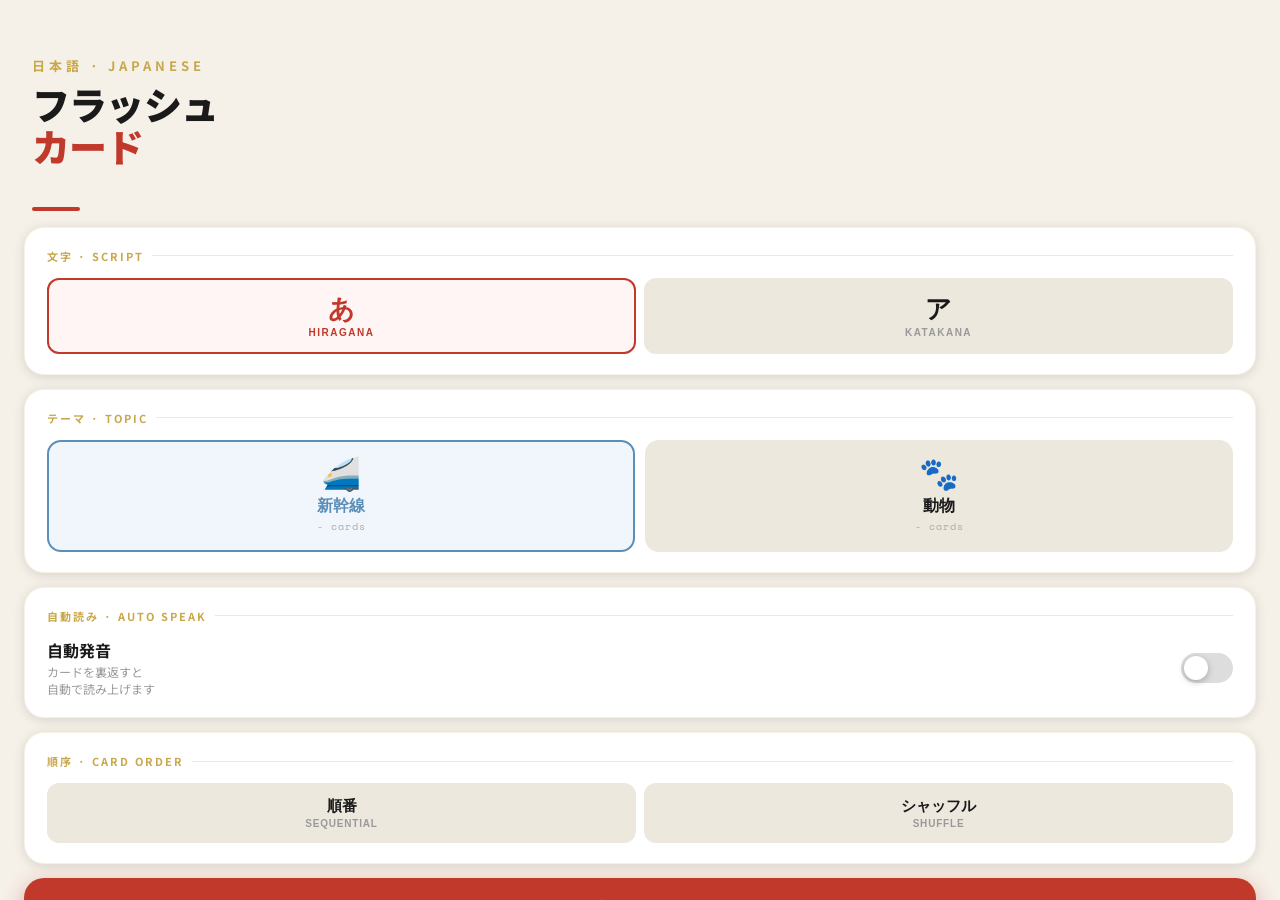
==== commit 6fe22521: "feat: add card order setting on home screen" ====
--- a/index.html
+++ b/index.html
@@ -11,6 +11,12 @@
 </head>
 <body>
 <div id="app">
+
+  <!-- ══════ LOADING OVERLAY ══════ -->
+  <div class="loading-overlay" id="loading-overlay">
+    <div class="loading-spinner"></div>
+    <div class="loading-text">読み込み中...</div>
+  </div>
 
   <!-- ══════ HOME PAGE ══════ -->
   <div id="home-page" class="page">
@@ -67,6 +73,21 @@
               <div class="toggle-thumb"></div>
             </div>
           </label>
+        </div>
+      </div>
+
+      <!-- Card order -->
+      <div class="setting-card">
+        <div class="setting-label">順序 · Card Order</div>
+        <div class="order-toggle" id="card-order-toggle">
+          <button class="order-btn" data-order="sequential">
+            <span class="jp">順番</span>
+            <span class="en">Sequential</span>
+          </button>
+          <button class="order-btn" data-order="shuffle">
+            <span class="jp">シャッフル</span>
+            <span class="en">Shuffle</span>
+          </button>
         </div>
       </div>
 
@@ -157,4 +178,4 @@
 
 <script src="asset/app.js"></script>
 </body>
-</html>+</html>
--- a/asset/style.css
+++ b/asset/style.css
@@ -311,6 +311,55 @@
 
 .toggle input:checked ~ .toggle-track .toggle-thumb {
   transform: translateX(22px);
+}
+
+/* Card order toggle */
+.order-toggle {
+  display: grid;
+  grid-template-columns: 1fr 1fr;
+  gap: 8px;
+}
+
+.order-btn {
+  padding: 12px 8px;
+  border: 2px solid transparent;
+  border-radius: 12px;
+  background: var(--washi);
+  cursor: pointer;
+  text-align: center;
+  transition: all 0.25s var(--trans);
+}
+
+.order-btn .jp {
+  display: block;
+  font-size: 15px;
+  font-weight: 800;
+  color: var(--ink);
+}
+
+.order-btn .en {
+  display: block;
+  font-size: 10px;
+  font-weight: 700;
+  letter-spacing: 0.08em;
+  text-transform: uppercase;
+  color: #999;
+  margin-top: 2px;
+}
+
+.order-btn.active {
+  border-color: var(--sage);
+  background: #f1f8f2;
+}
+
+.order-btn.active .jp,
+.order-btn.active .en {
+  color: var(--sage);
+}
+
+.order-btn:hover:not(.active) {
+  border-color: rgba(107,143,113,0.35);
+  transform: translateY(-1px);
 }
 
 /* Start button */
@@ -843,6 +892,57 @@
   opacity: 1;
 }
 
+/* ══════════════════════════════════
+   LOADING OVERLAY
+══════════════════════════════════ */
+.loading-overlay {
+  position: fixed;
+  inset: 0;
+  background: rgba(255, 255, 255, 0.95);
+  display: flex;
+  flex-direction: column;
+  align-items: center;
+  justify-content: center;
+  z-index: 999;
+  opacity: 1;
+  transition: opacity 0.4s ease;
+  pointer-events: all;
+}
+
+.loading-overlay.hidden {
+  opacity: 0;
+  pointer-events: none;
+}
+
+/* Spinner animation */
+.loading-spinner {
+  width: 60px;
+  height: 60px;
+  position: relative;
+  margin-bottom: 20px;
+}
+
+.loading-spinner::before {
+  content: '';
+  position: absolute;
+  inset: 0;
+  border: 4px solid #f0f0f0;
+  border-top-color: var(--vermillion);
+  border-radius: 50%;
+  animation: spin 1s linear infinite;
+}
+
+@keyframes spin {
+  to { transform: rotate(360deg); }
+}
+
+.loading-text {
+  font-size: 16px;
+  color: var(--ink);
+  letter-spacing: 0.1em;
+  font-weight: 500;
+}
+
 /* Responsive */
 @media (max-width: 360px) {
   .kana-display { 
@@ -854,4 +954,4 @@
   .card-scene {
     max-width: 380px;
   }
-}+}
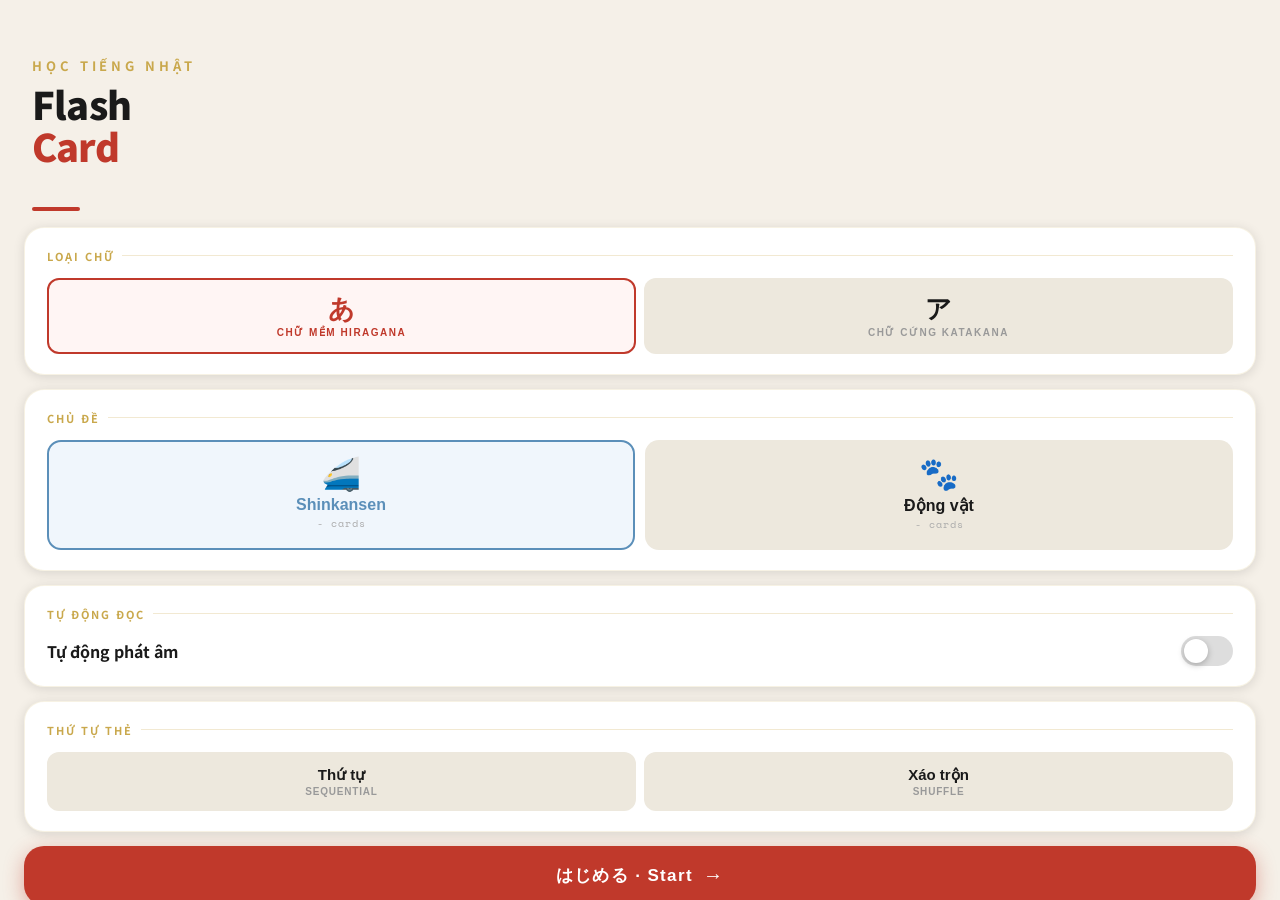
==== commit 22a80bdd: "trans VN" ====
--- a/index.html
+++ b/index.html
@@ -15,45 +15,45 @@
   <!-- ══════ LOADING OVERLAY ══════ -->
   <div class="loading-overlay" id="loading-overlay">
     <div class="loading-spinner"></div>
-    <div class="loading-text">読み込み中...</div>
+    <div class="loading-text">Đang tải...</div>
   </div>
 
   <!-- ══════ HOME PAGE ══════ -->
   <div id="home-page" class="page">
     <div class="home-header">
-      <div class="jp-title">日本語 · Japanese</div>
-      <h1>フラッシュ<span>カード</span></h1>
+      <div class="jp-title">Học tiếng Nhật</div>
+      <h1>Flash<span>Card</span></h1>
     </div>
     <div class="stripe-decor"></div>
 
     <div class="home-body">
       <!-- Script selection -->
       <div class="setting-card">
-        <div class="setting-label">文字 · Script</div>
+        <div class="setting-label">Loại chữ</div>
         <div class="script-toggle">
           <button class="script-btn active" data-script="hiragana">
             <span class="jp">あ</span>
-            <span class="en">Hiragana</span>
+            <span class="en">Chữ mềm Hiragana</span>
           </button>
           <button class="script-btn" data-script="katakana">
             <span class="jp">ア</span>
-            <span class="en">Katakana</span>
+            <span class="en">Chữ cứng Katakana</span>
           </button>
         </div>
       </div>
 
       <!-- Topic selection -->
       <div class="setting-card">
-        <div class="setting-label">テーマ · Topic</div>
+        <div class="setting-label">Chủ đề</div>
         <div class="topic-grid">
           <button class="topic-btn active" data-topic="shinkansen">
             <span class="icon">🚄</span>
-            <span class="jp-name">新幹線</span>
+            <span class="jp-name">Shinkansen</span>
             <span class="count">- cards</span>
           </button>
           <button class="topic-btn" data-topic="animals">
             <span class="icon">🐾</span>
-            <span class="jp-name">動物</span>
+            <span class="jp-name">Động vật</span>
             <span class="count">- cards</span>
           </button>
         </div>
@@ -61,11 +61,11 @@
 
       <!-- Auto speak -->
       <div class="setting-card">
-        <div class="setting-label">自動読み · Auto Speak</div>
+        <div class="setting-label">Tự động đọc</div>
         <div class="auto-speak-row">
           <div class="auto-speak-info">
-            <div class="title">自動発音</div>
-            <div class="desc">カードを裏返すと<br>自動で読み上げます</div>
+            <div class="title">Tự động phát âm</div>
+            <!-- <div class="desc">カードを裏返すと<br>自動で読み上げます</div> -->
           </div>
           <label class="toggle">
             <input type="checkbox" id="auto-speak-toggle">
@@ -78,14 +78,14 @@
 
       <!-- Card order -->
       <div class="setting-card">
-        <div class="setting-label">順序 · Card Order</div>
+        <div class="setting-label">Thứ tự thẻ</div>
         <div class="order-toggle" id="card-order-toggle">
           <button class="order-btn" data-order="sequential">
-            <span class="jp">順番</span>
+            <span class="jp">Thứ tự</span>
             <span class="en">Sequential</span>
           </button>
           <button class="order-btn" data-order="shuffle">
-            <span class="jp">シャッフル</span>
+            <span class="jp">Xáo trộn</span>
             <span class="en">Shuffle</span>
           </button>
         </div>
--- a/asset/style.css
+++ b/asset/style.css
@@ -678,7 +678,7 @@
 
 /* Back face */
 .card-back {
-  background: var(--ink);
+  background: white;
   display: flex;
   flex-direction: column;
   align-items: center;
@@ -688,10 +688,7 @@
 }
 
 .card-back::before {
-  content: '';
-  position: absolute;
-  inset: 0;
-  background-image: url("data:image/svg+xml,%3Csvg xmlns='http://www.w3.org/2000/svg' width='30' height='30'%3E%3Ccircle cx='15' cy='15' r='1' fill='%23ffffff' opacity='0.04'/%3E%3C/svg%3E");
+  content: none;
 }
 
 .card-back-content {
@@ -708,10 +705,10 @@
 .kana-display {
   font-size: 88px;
   font-weight: 900;
-  color: white;
+  color: var(--ink);
   line-height: 1;
   letter-spacing: 0.05em;
-  text-shadow: 0 4px 20px rgba(0,0,0,0.3);
+  text-shadow: none;
   white-space: nowrap;
   width: 100%;
   text-align: center;
@@ -723,7 +720,7 @@
   flex-shrink: 0;
   padding: 16px 20px 20px;
   text-align: center;
-  border-top: 1px solid rgba(255,255,255,0.08);
+  border-top: 1px solid rgba(0,0,0,0.06);
   display: flex;
   align-items: center;
   justify-content: center;
@@ -734,7 +731,7 @@
 .kana-romaji {
   font-family: 'Space Mono', monospace;
   font-size: 14px;
-  color: rgba(255,255,255,0.35);
+  color: #666;
   letter-spacing: 0.2em;
   text-transform: lowercase;
 }
@@ -747,8 +744,8 @@
   height: 36px;
   border: none;
   border-radius: 50%;
-  background: rgba(255,255,255,0.12);
-  color: white;
+  background: rgba(0,0,0,0.06);
+  color: var(--ink);
   font-size: 16px;
   cursor: pointer;
   display: flex;
@@ -759,7 +756,7 @@
 }
 
 .sound-btn:hover {
-  background: rgba(255,255,255,0.22);
+  background: rgba(0,0,0,0.12);
   transform: scale(1.1);
 }
 
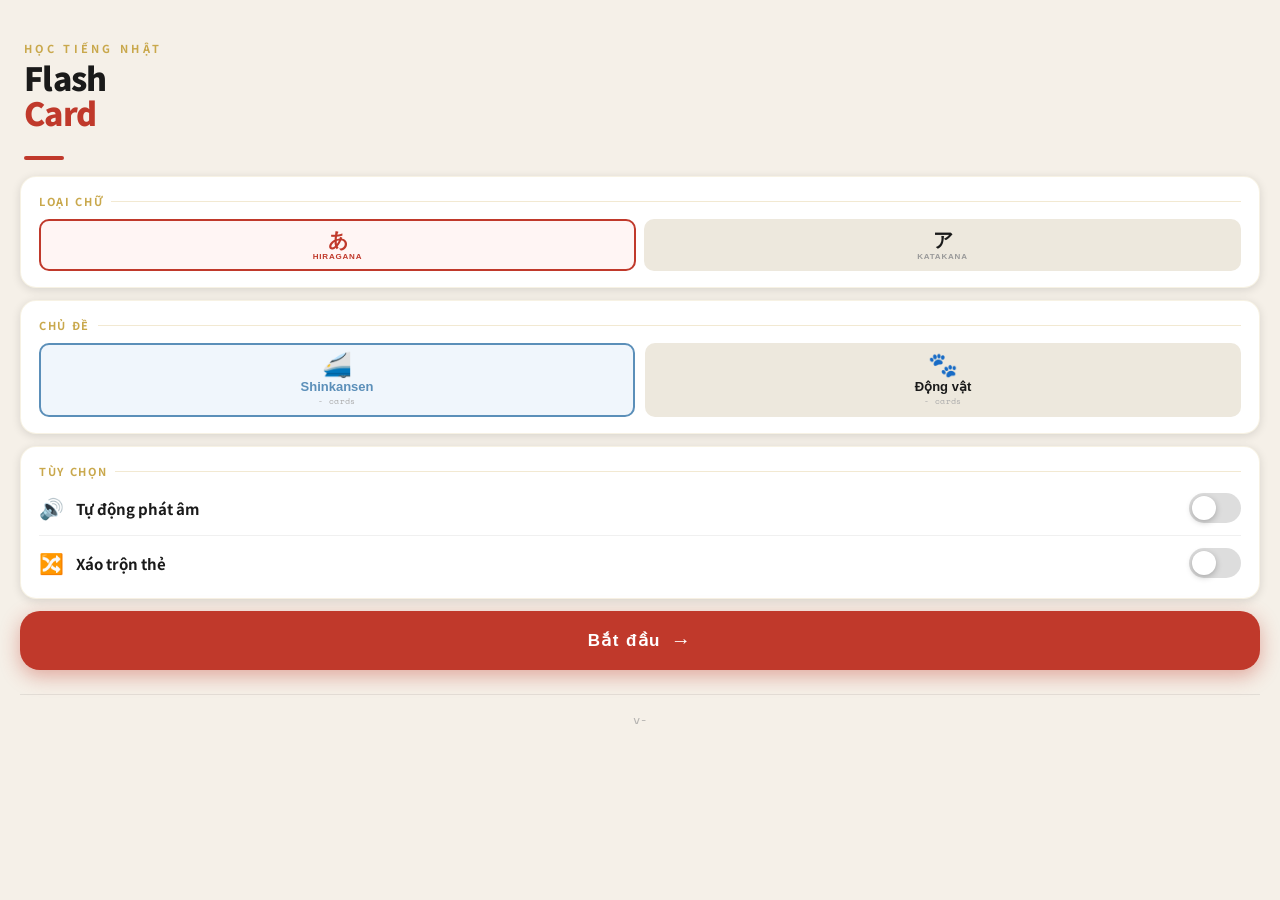
==== commit d3bd65c3: "add fruits" ====
--- a/index.html
+++ b/index.html
@@ -1,181 +1,190 @@
 <!DOCTYPE html>
 <html lang="ja">
+
 <head>
-<meta charset="UTF-8">
-<meta name="viewport" content="width=device-width, initial-scale=1.0, maximum-scale=1.0, user-scalable=no">
-<title>日本語フラッシュカード</title>
-<link rel="preconnect" href="https://fonts.googleapis.com">
-<link rel="preconnect" href="https://fonts.gstatic.com" crossorigin>
-<link href="https://fonts.googleapis.com/css2?family=Noto+Sans+JP:wght@400;500;700;900&family=Space+Mono:wght@400;700&display=swap" rel="stylesheet">
-<link rel="stylesheet" href="asset/style.css">
+  <meta charset="UTF-8">
+  <meta name="viewport" content="width=device-width, initial-scale=1.0, maximum-scale=1.0, user-scalable=no">
+  <title>日本語フラッシュカード</title>
+  <link rel="preconnect" href="https://fonts.googleapis.com">
+  <link rel="preconnect" href="https://fonts.gstatic.com" crossorigin>
+  <link
+    href="https://fonts.googleapis.com/css2?family=Noto+Sans+JP:wght@400;500;700;900&family=Space+Mono:wght@400;700&display=swap"
+    rel="stylesheet">
+  <link rel="stylesheet" href="asset/style.css">
 </head>
+
 <body>
-<div id="app">
+  <div id="app">
 
-  <!-- ══════ LOADING OVERLAY ══════ -->
-  <div class="loading-overlay" id="loading-overlay">
-    <div class="loading-spinner"></div>
-    <div class="loading-text">Đang tải...</div>
-  </div>
+    <!-- ══════ LOADING OVERLAY ══════ -->
+    <div class="loading-overlay" id="loading-overlay">
+      <div class="loading-spinner"></div>
+      <div class="loading-text">Đang tải...</div>
+    </div>
 
-  <!-- ══════ HOME PAGE ══════ -->
-  <div id="home-page" class="page">
-    <div class="home-header">
-      <div class="jp-title">Học tiếng Nhật</div>
-      <h1>Flash<span>Card</span></h1>
+    <!-- ══════ HOME PAGE ══════ -->
+    <div id="home-page" class="page">
+      <div class="home-header">
+        <div class="jp-title">Học tiếng Nhật</div>
+        <h1>Flash<span>Card</span></h1>
+      </div>
+      <div class="stripe-decor"></div>
+
+      <div class="home-body">
+        <!-- Script selection -->
+        <div class="setting-card">
+          <div class="setting-label">Loại chữ</div>
+          <div class="script-toggle">
+            <button class="script-btn active" data-script="hiragana">
+              <span class="jp">あ</span>
+              <span class="en">Hiragana</span>
+            </button>
+            <button class="script-btn" data-script="katakana">
+              <span class="jp">ア</span>
+              <span class="en">Katakana</span>
+            </button>
+          </div>
+        </div>
+
+        <!-- Topic selection -->
+        <div class="setting-card">
+          <div class="setting-label">Chủ đề</div>
+          <div class="topic-grid">
+            <button class="topic-btn active" data-topic="shinkansen">
+              <span class="icon">🚄</span>
+              <span class="jp-name">Shinkansen</span>
+              <span class="count">- cards</span>
+            </button>
+            <button class="topic-btn" data-topic="animals">
+              <span class="icon">🐾</span>
+              <span class="jp-name">Động vật</span>
+              <span class="count">- cards</span>
+            </button>
+          </div>
+        </div>
+
+        <!-- Options -->
+        <div class="setting-card">
+          <div class="setting-label">Tùy chọn</div>
+          <div class="options-list">
+            <!-- Auto speak -->
+            <div class="options-row">
+              <div class="option-info">
+                <span class="option-icon">🔊</span>
+                <span class="option-title">Tự động phát âm</span>
+              </div>
+              <label class="toggle">
+                <input type="checkbox" id="auto-speak-toggle">
+                <div class="toggle-track">
+                  <div class="toggle-thumb"></div>
+                </div>
+              </label>
+            </div>
+
+            <div class="options-divider"></div>
+
+            <!-- Card order -->
+            <div class="options-row">
+              <div class="option-info">
+                <span class="option-icon">🔀</span>
+                <span class="option-title">Xáo trộn thẻ</span>
+              </div>
+              <label class="toggle">
+                <input type="checkbox" id="card-order-toggle-checkbox">
+                <div class="toggle-track">
+                  <div class="toggle-thumb"></div>
+                </div>
+              </label>
+            </div>
+          </div>
+        </div>
+
+        <!-- Start button -->
+        <button class="start-btn" id="start-btn">
+          Bắt đầu
+          <span class="arrow">→</span>
+        </button>
+
+        <!-- Version info -->
+        <div class="version-info" id="version-info">
+          <span id="version-text">v-</span>
+        </div>
+      </div>
     </div>
-    <div class="stripe-decor"></div>
 
-    <div class="home-body">
-      <!-- Script selection -->
-      <div class="setting-card">
-        <div class="setting-label">Loại chữ</div>
-        <div class="script-toggle">
-          <button class="script-btn active" data-script="hiragana">
-            <span class="jp">あ</span>
-            <span class="en">Chữ mềm Hiragana</span>
-          </button>
-          <button class="script-btn" data-script="katakana">
-            <span class="jp">ア</span>
-            <span class="en">Chữ cứng Katakana</span>
-          </button>
+    <!-- ══════ FLASHCARD PAGE ══════ -->
+    <div id="flash-page" class="page hidden">
+      <!-- Top bar -->
+      <div class="flash-topbar">
+        <button class="back-btn" id="back-btn">←</button>
+        <div class="progress-info">
+          <div class="progress-text" id="progress-text">1 / 7</div>
+          <div class="progress-sub">カード</div>
+        </div>
+        <button class="shuffle-btn" id="shuffle-btn" title="Shuffle">⇌</button>
+      </div>
+
+      <!-- Progress bar -->
+      <div class="progress-bar-wrap">
+        <div class="progress-bar-fill" id="progress-bar" style="width:0%"></div>
+      </div>
+
+      <!-- Card area -->
+      <div class="card-area" id="card-area">
+        <div class="card-scene" id="card-scene">
+          <div class="card-inner" id="card-inner">
+            <!-- Front -->
+            <div class="card-face card-front" id="card-front">
+              <div class="card-image-wrap" id="card-image-wrap">
+                <img class="card-img" id="card-img" src="" alt="" />
+                <div class="card-img-fallback" id="card-img-fallback"></div>
+              </div>
+              <div class="card-front-label">
+                <div class="romaji" id="card-romaji">nozomi</div>
+              </div>
+              <div class="tap-hint">TAP</div>
+            </div>
+            <!-- Back -->
+            <div class="card-face card-back" id="card-back">
+              <div class="card-back-content">
+                <div class="kana-display" id="kana-display">のぞみ</div>
+              </div>
+              <div class="card-back-footer">
+                <div class="kana-romaji" id="kana-romaji-back">nozomi</div>
+                <button class="sound-btn" id="sound-btn">🔊</button>
+              </div>
+            </div>
+          </div>
+        </div>
+
+        <div class="swipe-hint" id="swipe-hint">
+          <span>← prev</span>
+          <span class="dot"></span>
+          <span>swipe</span>
+          <span class="dot"></span>
+          <span>next →</span>
         </div>
       </div>
 
-      <!-- Topic selection -->
-      <div class="setting-card">
-        <div class="setting-label">Chủ đề</div>
-        <div class="topic-grid">
-          <button class="topic-btn active" data-topic="shinkansen">
-            <span class="icon">🚄</span>
-            <span class="jp-name">Shinkansen</span>
-            <span class="count">- cards</span>
-          </button>
-          <button class="topic-btn" data-topic="animals">
-            <span class="icon">🐾</span>
-            <span class="jp-name">Động vật</span>
-            <span class="count">- cards</span>
-          </button>
-        </div>
-      </div>
-
-      <!-- Auto speak -->
-      <div class="setting-card">
-        <div class="setting-label">Tự động đọc</div>
-        <div class="auto-speak-row">
-          <div class="auto-speak-info">
-            <div class="title">Tự động phát âm</div>
-            <!-- <div class="desc">カードを裏返すと<br>自動で読み上げます</div> -->
-          </div>
-          <label class="toggle">
-            <input type="checkbox" id="auto-speak-toggle">
-            <div class="toggle-track">
-              <div class="toggle-thumb"></div>
-            </div>
-          </label>
-        </div>
-      </div>
-
-      <!-- Card order -->
-      <div class="setting-card">
-        <div class="setting-label">Thứ tự thẻ</div>
-        <div class="order-toggle" id="card-order-toggle">
-          <button class="order-btn" data-order="sequential">
-            <span class="jp">Thứ tự</span>
-            <span class="en">Sequential</span>
-          </button>
-          <button class="order-btn" data-order="shuffle">
-            <span class="jp">Xáo trộn</span>
-            <span class="en">Shuffle</span>
-          </button>
-        </div>
-      </div>
-
-      <!-- Start button -->
-      <button class="start-btn" id="start-btn">
-        はじめる · Start
-        <span class="arrow">→</span>
-      </button>
-
-      <!-- Version info -->
-      <div class="version-info" id="version-info">
-        <span id="version-text">v-</span>
-      </div>
-    </div>
-  </div>
-
-  <!-- ══════ FLASHCARD PAGE ══════ -->
-  <div id="flash-page" class="page hidden">
-    <!-- Top bar -->
-    <div class="flash-topbar">
-      <button class="back-btn" id="back-btn">←</button>
-      <div class="progress-info">
-        <div class="progress-text" id="progress-text">1 / 7</div>
-        <div class="progress-sub">カード</div>
-      </div>
-      <button class="shuffle-btn" id="shuffle-btn" title="Shuffle">⇌</button>
-    </div>
-
-    <!-- Progress bar -->
-    <div class="progress-bar-wrap">
-      <div class="progress-bar-fill" id="progress-bar" style="width:0%"></div>
-    </div>
-
-    <!-- Card area -->
-    <div class="card-area" id="card-area">
-      <div class="card-scene" id="card-scene">
-        <div class="card-inner" id="card-inner">
-          <!-- Front -->
-          <div class="card-face card-front" id="card-front">
-            <div class="card-image-wrap" id="card-image-wrap">
-              <img class="card-img" id="card-img" src="" alt="" />
-              <div class="card-img-fallback" id="card-img-fallback"></div>
-            </div>
-            <div class="card-front-label">
-              <div class="romaji" id="card-romaji">nozomi</div>
-            </div>
-            <div class="tap-hint">TAP</div>
-          </div>
-          <!-- Back -->
-          <div class="card-face card-back" id="card-back">
-            <div class="card-back-content">
-              <div class="kana-display" id="kana-display">のぞみ</div>
-            </div>
-            <div class="card-back-footer">
-              <div class="kana-romaji" id="kana-romaji-back">nozomi</div>
-              <button class="sound-btn" id="sound-btn">🔊</button>
-            </div>
-          </div>
-        </div>
-      </div>
-
-      <div class="swipe-hint" id="swipe-hint">
-        <span>← prev</span>
-        <span class="dot"></span>
-        <span>swipe</span>
-        <span class="dot"></span>
-        <span>next →</span>
+      <!-- Complete screen -->
+      <div class="complete-screen" id="complete-screen">
+        <div class="complete-kanji">Xong</div>
+        <div class="complete-title">Rất tốt!</div>
+        <div class="complete-sub">You've reviewed all cards.</div>
+        <button class="complete-btn complete-btn-primary" id="restart-btn">
+          Chơi lại
+        </button>
+        <button class="complete-btn complete-btn-secondary" id="home-from-complete-btn">
+          Về trang chủ
+        </button>
       </div>
     </div>
 
-    <!-- Complete screen -->
-    <div class="complete-screen" id="complete-screen">
-      <div class="complete-kanji">完了</div>
-      <div class="complete-title">よくできました！</div>
-      <div class="complete-sub">Well done! You've reviewed all cards.</div>
-      <button class="complete-btn complete-btn-primary" id="restart-btn">
-        もう一度 · Play Again
-      </button>
-      <button class="complete-btn complete-btn-secondary" id="home-from-complete-btn">
-        ホーム · Home
-      </button>
-    </div>
+    <!-- Auto speak toast -->
+    <div class="autospeak-indicator" id="autospeak-indicator">🔊 Đã tự đọc</div>
   </div>
 
-  <!-- Auto speak toast -->
-  <div class="autospeak-indicator" id="autospeak-indicator">🔊 自動読み</div>
-</div>
+  <script src="asset/app.js"></script>
+</body>
 
-<script src="asset/app.js"></script>
-</body>
-</html>
+</html>
--- a/asset/style.css
+++ b/asset/style.css
@@ -1,4 +1,10 @@
-*, *::before, *::after { box-sizing: border-box; margin: 0; padding: 0; }
+*,
+*::before,
+*::after {
+  box-sizing: border-box;
+  margin: 0;
+  padding: 0;
+}
 
 :root {
   --ink: #1a1a1a;
@@ -8,12 +14,13 @@
   --gold: #c9a84c;
   --sky: #5b8fb9;
   --sage: #6b8f71;
-  --shadow: rgba(0,0,0,0.12);
+  --shadow: rgba(0, 0, 0, 0.12);
   --radius: 20px;
   --trans: cubic-bezier(0.34, 1.56, 0.64, 1);
 }
 
-html, body {
+html,
+body {
   height: 100%;
   overflow: hidden;
   background: var(--paper);
@@ -36,13 +43,15 @@
   inset: 0;
   display: flex;
   flex-direction: column;
-  transition: transform 0.5s cubic-bezier(0.77,0,0.175,1), opacity 0.5s ease;
-}
+  transition: transform 0.5s cubic-bezier(0.77, 0, 0.175, 1), opacity 0.5s ease;
+}
+
 .page.hidden {
   transform: translateX(100%);
   opacity: 0;
   pointer-events: none;
 }
+
 .page.slide-out {
   transform: translateX(-100%);
   opacity: 0;
@@ -53,7 +62,7 @@
   content: '';
   position: fixed;
   inset: 0;
-  background-image: 
+  background-image:
     url("data:image/svg+xml,%3Csvg xmlns='http://www.w3.org/2000/svg' width='60' height='60'%3E%3Ccircle cx='30' cy='30' r='0.8' fill='%23c9a84c' opacity='0.15'/%3E%3C/svg%3E");
   pointer-events: none;
   z-index: 0;
@@ -68,22 +77,22 @@
 }
 
 .home-header {
-  padding: 56px 32px 24px;
+  padding: 40px 24px 16px;
   position: relative;
   z-index: 1;
 }
 
 .home-header .jp-title {
-  font-size: 13px;
+  font-size: 11px;
   font-weight: 700;
   letter-spacing: 0.3em;
   color: var(--gold);
   text-transform: uppercase;
-  margin-bottom: 8px;
+  margin-bottom: 4px;
 }
 
 .home-header h1 {
-  font-size: 38px;
+  font-size: 32px;
   font-weight: 900;
   line-height: 1.1;
   color: var(--ink);
@@ -97,18 +106,18 @@
 
 /* Red stripe decoration */
 .stripe-decor {
-  width: 48px;
+  width: 40px;
   height: 4px;
   background: var(--vermillion);
   border-radius: 2px;
-  margin: 16px 0 8px 32px;
+  margin: 10px 0 0 24px;
 }
 
 /* Scrollable settings area */
 .home-body {
   flex: 1;
   overflow-y: auto;
-  padding: 8px 24px 32px;
+  padding: 16px 20px 24px;
   position: relative;
   z-index: 1;
   -webkit-overflow-scrolling: touch;
@@ -117,20 +126,20 @@
 /* ─── SETTING CARDS ─── */
 .setting-card {
   background: #fff;
-  border-radius: var(--radius);
-  padding: 20px 22px;
-  margin-bottom: 14px;
-  box-shadow: 0 2px 12px var(--shadow);
-  border: 1px solid rgba(201,168,76,0.15);
+  border-radius: calc(var(--radius) * 0.8);
+  padding: 16px 18px;
+  margin-bottom: 12px;
+  box-shadow: 0 2px 10px var(--shadow);
+  border: 1px solid rgba(201, 168, 76, 0.15);
 }
 
 .setting-label {
   font-size: 11px;
   font-weight: 700;
-  letter-spacing: 0.18em;
+  letter-spacing: 0.15em;
   text-transform: uppercase;
   color: var(--gold);
-  margin-bottom: 14px;
+  margin-bottom: 10px;
   display: flex;
   align-items: center;
   gap: 8px;
@@ -140,7 +149,7 @@
   content: '';
   flex: 1;
   height: 1px;
-  background: rgba(201,168,76,0.25);
+  background: rgba(201, 168, 76, 0.25);
 }
 
 /* Script toggle */
@@ -151,9 +160,9 @@
 }
 
 .script-btn {
-  padding: 14px 8px;
+  padding: 8px 6px;
   border: 2px solid transparent;
-  border-radius: 12px;
+  border-radius: 10px;
   background: var(--washi);
   cursor: pointer;
   text-align: center;
@@ -164,21 +173,21 @@
 
 .script-btn .jp {
   display: block;
-  font-size: 26px;
+  font-size: 20px;
   font-weight: 900;
   color: var(--ink);
-  line-height: 1.2;
+  line-height: 1.1;
   transition: color 0.2s;
 }
 
 .script-btn .en {
   display: block;
-  font-size: 10px;
+  font-size: 8px;
   font-weight: 700;
-  letter-spacing: 0.15em;
+  letter-spacing: 0.1em;
   text-transform: uppercase;
   color: #999;
-  margin-top: 2px;
+  margin-top: 1px;
   transition: color 0.2s;
 }
 
@@ -188,12 +197,12 @@
 }
 
 .script-btn.active .jp,
-.script-btn.active .en { 
-  color: var(--vermillion); 
+.script-btn.active .en {
+  color: var(--vermillion);
 }
 
 .script-btn:hover:not(.active) {
-  border-color: rgba(201,168,76,0.4);
+  border-color: rgba(201, 168, 76, 0.4);
   transform: translateY(-1px);
 }
 
@@ -205,9 +214,9 @@
 }
 
 .topic-btn {
-  padding: 16px 10px;
+  padding: 8px 6px;
   border: 2px solid transparent;
-  border-radius: 14px;
+  border-radius: 10px;
   background: var(--washi);
   cursor: pointer;
   text-align: center;
@@ -215,25 +224,25 @@
 }
 
 .topic-btn .icon {
-  font-size: 32px;
+  font-size: 24px;
   line-height: 1;
-  margin-bottom: 6px;
+  margin-bottom: 2px;
   display: block;
 }
 
 .topic-btn .jp-name {
   display: block;
-  font-size: 16px;
+  font-size: 13px;
   font-weight: 700;
   color: var(--ink);
 }
 
 .topic-btn .count {
   display: block;
-  font-size: 10px;
-  letter-spacing: 0.1em;
+  font-size: 8px;
+  letter-spacing: 0.05em;
   color: #aaa;
-  margin-top: 2px;
+  margin-top: 1px;
   font-family: 'Space Mono', monospace;
 }
 
@@ -242,33 +251,57 @@
   background: #f0f6fc;
 }
 
-.topic-btn.active .jp-name { 
-  color: var(--sky); 
+.topic-btn.active .jp-name {
+  color: var(--sky);
 }
 
 .topic-btn:hover:not(.active) {
-  border-color: rgba(91,143,185,0.3);
+  border-color: rgba(91, 143, 185, 0.3);
   transform: translateY(-1px);
 }
 
-/* Auto-speak toggle */
-.auto-speak-row {
+/* Options List */
+.options-list {
+  display: flex;
+  flex-direction: column;
+}
+
+.options-row {
   display: flex;
   align-items: center;
   justify-content: space-between;
-}
-
-.auto-speak-info .title {
-  font-size: 16px;
+  padding: 12px 0;
+}
+
+.options-row:first-child {
+  padding-top: 4px;
+}
+
+.options-row:last-child {
+  padding-bottom: 4px;
+}
+
+.option-info {
+  display: flex;
+  align-items: center;
+  gap: 12px;
+}
+
+.option-icon {
+  font-size: 20px;
+  line-height: 1;
+}
+
+.option-title {
+  font-size: 15px;
   font-weight: 700;
   color: var(--ink);
 }
 
-.auto-speak-info .desc {
-  font-size: 12px;
-  color: #999;
-  margin-top: 2px;
-  line-height: 1.4;
+.options-divider {
+  height: 1px;
+  background: rgba(0, 0, 0, 0.06);
+  margin: 0;
 }
 
 /* iOS-style toggle */
@@ -280,8 +313,8 @@
   flex-shrink: 0;
 }
 
-.toggle input { 
-  display: none; 
+.toggle input {
+  display: none;
 }
 
 .toggle-track {
@@ -302,65 +335,18 @@
   background: white;
   border-radius: 50%;
   transition: transform 0.25s var(--trans);
-  box-shadow: 0 2px 6px rgba(0,0,0,0.25);
-}
-
-.toggle input:checked ~ .toggle-track {
+  box-shadow: 0 2px 6px rgba(0, 0, 0, 0.25);
+}
+
+.toggle input:checked~.toggle-track {
   background: var(--sage);
 }
 
-.toggle input:checked ~ .toggle-track .toggle-thumb {
+.toggle input:checked~.toggle-track .toggle-thumb {
   transform: translateX(22px);
 }
 
-/* Card order toggle */
-.order-toggle {
-  display: grid;
-  grid-template-columns: 1fr 1fr;
-  gap: 8px;
-}
-
-.order-btn {
-  padding: 12px 8px;
-  border: 2px solid transparent;
-  border-radius: 12px;
-  background: var(--washi);
-  cursor: pointer;
-  text-align: center;
-  transition: all 0.25s var(--trans);
-}
-
-.order-btn .jp {
-  display: block;
-  font-size: 15px;
-  font-weight: 800;
-  color: var(--ink);
-}
-
-.order-btn .en {
-  display: block;
-  font-size: 10px;
-  font-weight: 700;
-  letter-spacing: 0.08em;
-  text-transform: uppercase;
-  color: #999;
-  margin-top: 2px;
-}
-
-.order-btn.active {
-  border-color: var(--sage);
-  background: #f1f8f2;
-}
-
-.order-btn.active .jp,
-.order-btn.active .en {
-  color: var(--sage);
-}
-
-.order-btn:hover:not(.active) {
-  border-color: rgba(107,143,113,0.35);
-  transform: translateY(-1px);
-}
+
 
 /* Start button */
 .start-btn {
@@ -378,7 +364,7 @@
   overflow: hidden;
   transition: all 0.2s ease;
   margin-top: 6px;
-  box-shadow: 0 6px 20px rgba(192,57,43,0.4);
+  box-shadow: 0 6px 20px rgba(192, 57, 43, 0.4);
   display: flex;
   align-items: center;
   justify-content: center;
@@ -388,12 +374,12 @@
 .start-btn:hover {
   background: #a93226;
   transform: translateY(-2px);
-  box-shadow: 0 10px 28px rgba(192,57,43,0.45);
+  box-shadow: 0 10px 28px rgba(192, 57, 43, 0.45);
 }
 
 .start-btn:active {
   transform: translateY(0);
-  box-shadow: 0 4px 12px rgba(192,57,43,0.35);
+  box-shadow: 0 4px 12px rgba(192, 57, 43, 0.35);
 }
 
 .start-btn .arrow {
@@ -506,7 +492,7 @@
 /* Progress bar */
 .progress-bar-wrap {
   height: 3px;
-  background: rgba(0,0,0,0.08);
+  background: rgba(0, 0, 0, 0.08);
   margin: 0 24px;
   border-radius: 2px;
   overflow: hidden;
@@ -548,8 +534,8 @@
   transition: opacity 0.5s ease;
 }
 
-.swipe-hint.faded { 
-  opacity: 0; 
+.swipe-hint.faded {
+  opacity: 0;
 }
 
 .swipe-hint .dot {
@@ -575,7 +561,7 @@
   height: 100%;
   position: relative;
   transform-style: preserve-3d;
-  transition: transform 0.55s cubic-bezier(0.4,0,0.2,1);
+  transition: transform 0.55s cubic-bezier(0.4, 0, 0.2, 1);
 }
 
 .card-inner.flipped {
@@ -589,9 +575,9 @@
   backface-visibility: hidden;
   -webkit-backface-visibility: hidden;
   overflow: hidden;
-  box-shadow: 
-    0 4px 20px rgba(0,0,0,0.1),
-    0 12px 40px rgba(0,0,0,0.08);
+  box-shadow:
+    0 4px 20px rgba(0, 0, 0, 0.1),
+    0 12px 40px rgba(0, 0, 0, 0.08);
 }
 
 /* Front face */
@@ -641,16 +627,19 @@
   opacity: 0;
 }
 
-.card-img.error ~ .card-img-fallback {
+.card-img.error~.card-img-fallback {
   opacity: 1;
 }
 
 .card-front-label {
   width: 100%;
+  height: 84px;
   flex-shrink: 0;
-  padding: 16px 20px 20px;
-  text-align: center;
-  border-top: 1px solid rgba(0,0,0,0.06);
+  padding: 0 20px;
+  display: flex;
+  align-items: center;
+  justify-content: center;
+  border-top: 1px solid rgba(0, 0, 0, 0.06);
   background: white;
 }
 
@@ -667,7 +656,7 @@
   position: absolute;
   top: 16px;
   right: 16px;
-  background: rgba(0,0,0,0.06);
+  background: rgba(0, 0, 0, 0.06);
   border-radius: 20px;
   padding: 4px 10px;
   font-size: 10px;
@@ -685,10 +674,7 @@
   justify-content: center;
   transform: rotateY(180deg);
   position: relative;
-}
-
-.card-back::before {
-  content: none;
+  height: stretch;
 }
 
 .card-back-content {
@@ -708,7 +694,6 @@
   color: var(--ink);
   line-height: 1;
   letter-spacing: 0.05em;
-  text-shadow: none;
   white-space: nowrap;
   width: 100%;
   text-align: center;
@@ -717,13 +702,13 @@
 
 .card-back-footer {
   width: 100%;
+  height: 84px;
   flex-shrink: 0;
-  padding: 16px 20px 20px;
-  text-align: center;
-  border-top: 1px solid rgba(0,0,0,0.06);
-  display: flex;
-  align-items: center;
-  justify-content: center;
+  padding: 0 20px;
+  display: flex;
+  align-items: center;
+  justify-content: center;
+  border-top: 1px solid rgba(0, 0, 0, 0.06);
   position: relative;
   z-index: 1;
 }
@@ -731,7 +716,7 @@
 .kana-romaji {
   font-family: 'Space Mono', monospace;
   font-size: 14px;
-  color: #666;
+  color: #999;
   letter-spacing: 0.2em;
   text-transform: lowercase;
 }
@@ -744,7 +729,7 @@
   height: 36px;
   border: none;
   border-radius: 50%;
-  background: rgba(0,0,0,0.06);
+  background: rgba(0, 0, 0, 0.05);
   color: var(--ink);
   font-size: 16px;
   cursor: pointer;
@@ -752,11 +737,10 @@
   align-items: center;
   justify-content: center;
   transition: all 0.2s ease;
-  backdrop-filter: blur(8px);
 }
 
 .sound-btn:hover {
-  background: rgba(0,0,0,0.12);
+  background: rgba(0, 0, 0, 0.1);
   transform: scale(1.1);
 }
 
@@ -766,19 +750,40 @@
 }
 
 @keyframes pulse {
-  0%, 100% { transform: scale(1); }
-  50% { transform: scale(1.15); }
+
+  0%,
+  100% {
+    transform: scale(1);
+  }
+
+  50% {
+    transform: scale(1.15);
+  }
 }
 
 /* Card transition animation */
 @keyframes cardSlideIn {
-  from { opacity: 0; transform: translateX(80px) scale(0.9); }
-  to { opacity: 1; transform: translateX(0) scale(1); }
+  from {
+    opacity: 0;
+    transform: translateX(80px) scale(0.9);
+  }
+
+  to {
+    opacity: 1;
+    transform: translateX(0) scale(1);
+  }
 }
 
 @keyframes cardSlideInLeft {
-  from { opacity: 0; transform: translateX(-80px) scale(0.9); }
-  to { opacity: 1; transform: translateX(0) scale(1); }
+  from {
+    opacity: 0;
+    transform: translateX(-80px) scale(0.9);
+  }
+
+  to {
+    opacity: 1;
+    transform: translateX(0) scale(1);
+  }
 }
 
 .card-scene.anim-right .card-inner {
@@ -852,12 +857,12 @@
 .complete-btn-primary {
   background: var(--vermillion);
   color: white;
-  box-shadow: 0 4px 16px rgba(192,57,43,0.4);
+  box-shadow: 0 4px 16px rgba(192, 57, 43, 0.4);
 }
 
 .complete-btn-primary:hover {
   transform: translateY(-2px);
-  box-shadow: 0 8px 24px rgba(192,57,43,0.45);
+  box-shadow: 0 8px 24px rgba(192, 57, 43, 0.45);
 }
 
 .complete-btn-secondary {
@@ -930,7 +935,9 @@
 }
 
 @keyframes spin {
-  to { transform: rotate(360deg); }
+  to {
+    transform: rotate(360deg);
+  }
 }
 
 .loading-text {
@@ -942,8 +949,8 @@
 
 /* Responsive */
 @media (max-width: 360px) {
-  .kana-display { 
-    font-size: 72px; 
+  .kana-display {
+    font-size: 72px;
   }
 }
 
@@ -951,4 +958,4 @@
   .card-scene {
     max-width: 380px;
   }
-}
+}
